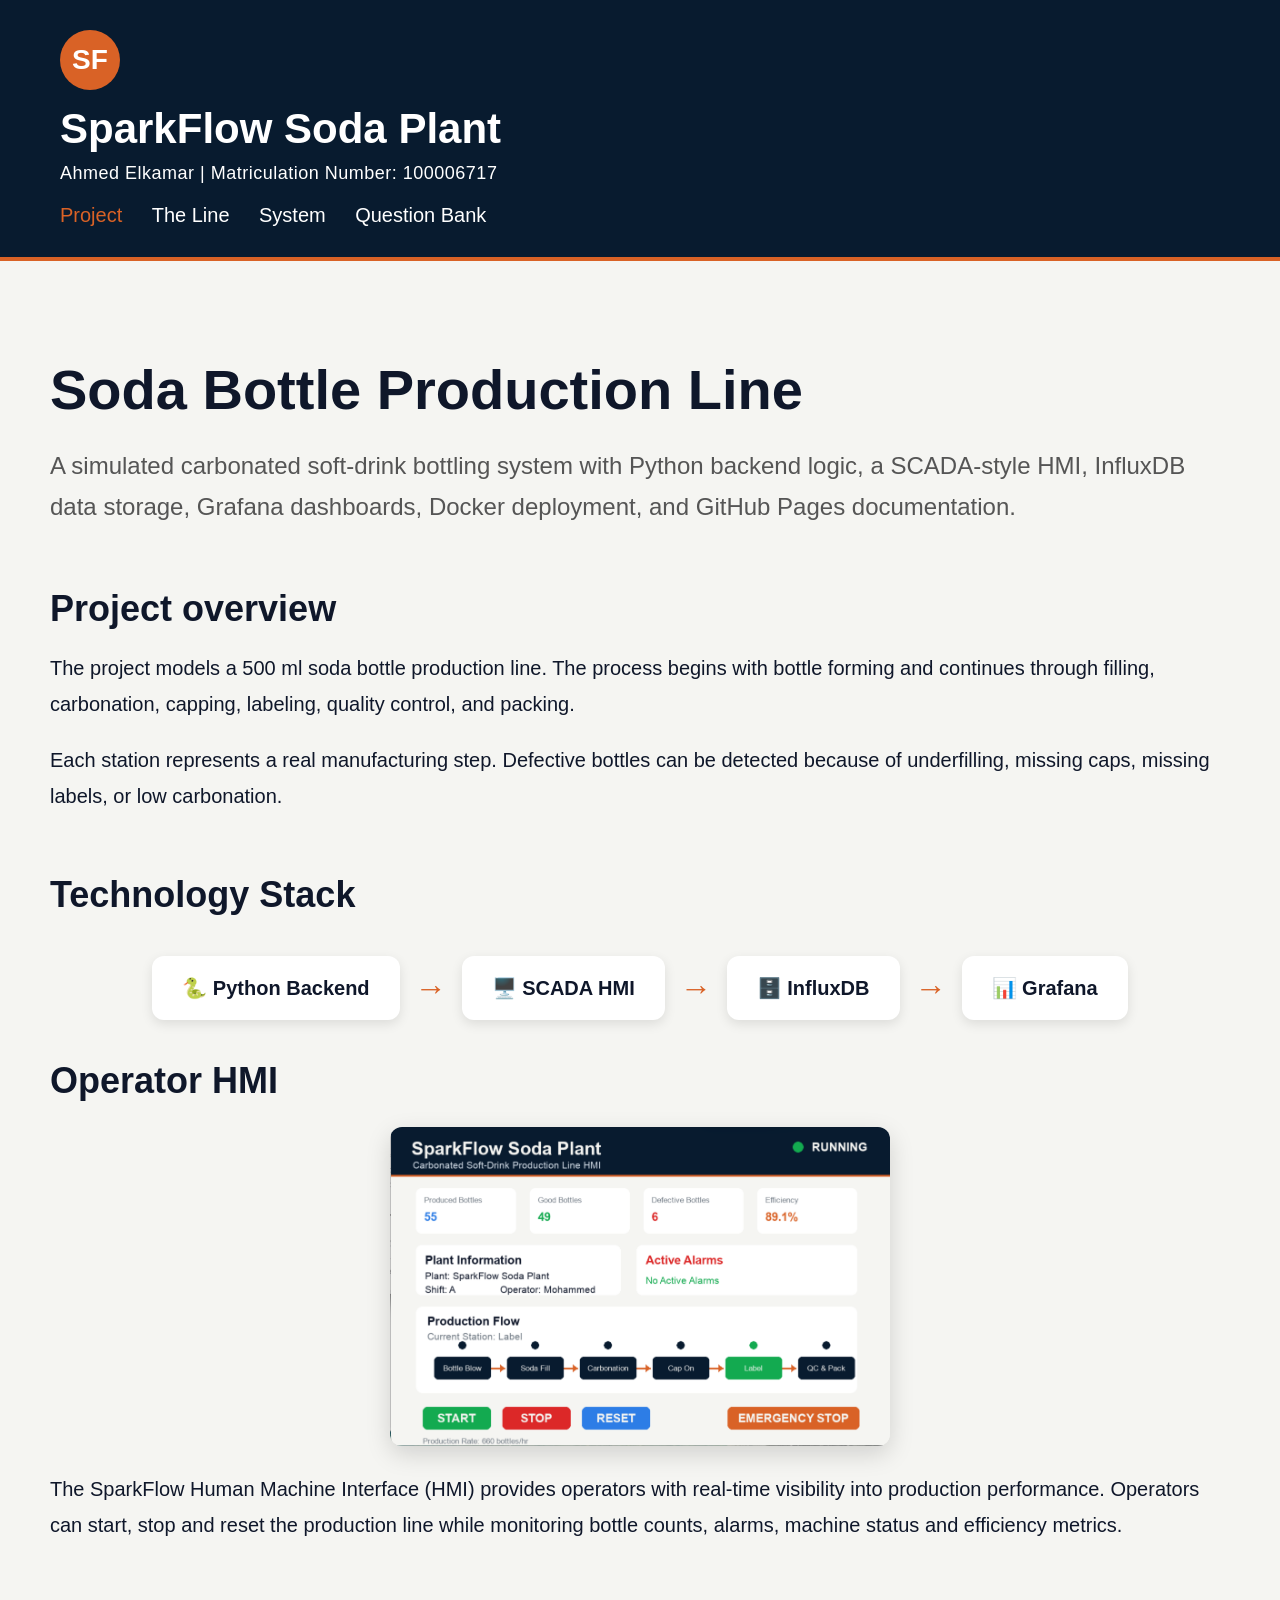
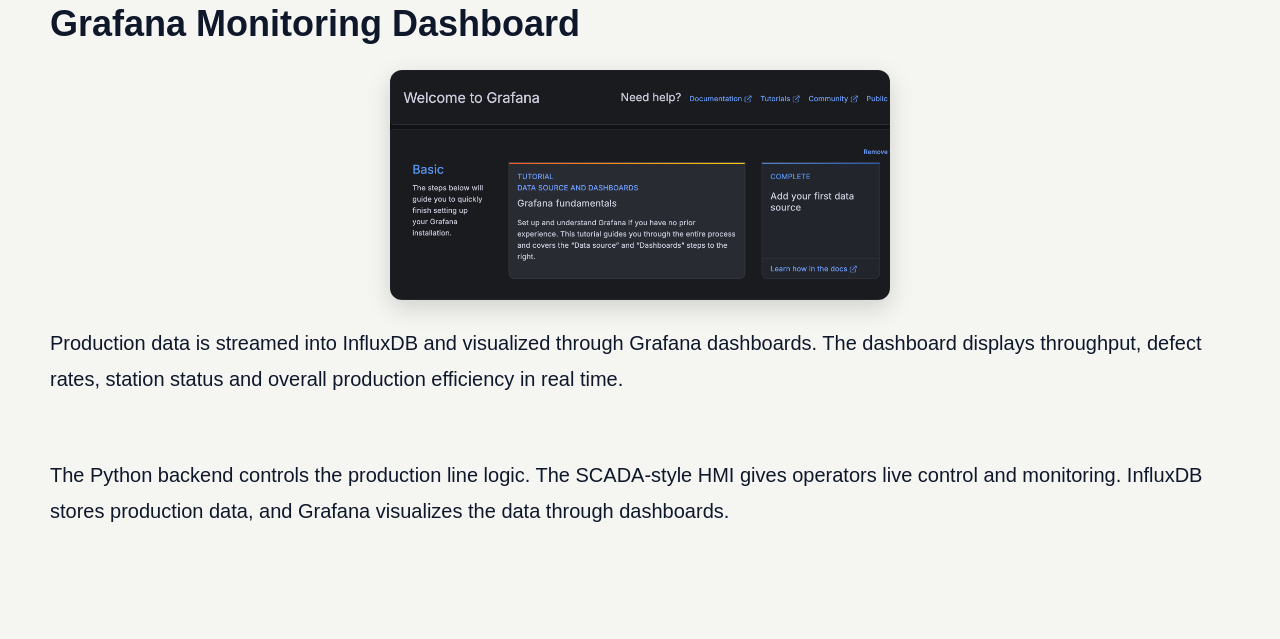
==== index.html @ fc645f73 "Fix image paths" ====
<!DOCTYPE html>
<html lang="en">
<head>
  <meta charset="UTF-8">
  <title>SparkFlow Soda Plant</title>
  <link rel="stylesheet" href="style.css">
</head>
<body>

<header>
  <div class="brand">SF</div>
  <h1>SparkFlow Soda Plant</h1>
  <p class="author-info">
    Ahmed Elkamar | Matriculation Number: 100006717
</p>

  <nav>
    <a class="active" href="index.html">Project</a>
    <a href="line.html">The Line</a>
    <a href="system.html">System</a>
    <a href="question-bank.html">Question Bank</a>
  </nav>
</header>

<main>
  <section class="hero">
    <h2>Soda Bottle Production Line</h2>
    <p>
      A simulated carbonated soft-drink bottling system with Python backend logic,
      a SCADA-style HMI, InfluxDB data storage, Grafana dashboards, Docker deployment,
      and GitHub Pages documentation.
    </p>
  </section>

  <section>
    <h2>Project overview</h2>
    <p>
      The project models a 500 ml soda bottle production line. The process begins
      with bottle forming and continues through filling, carbonation, capping,
      labeling, quality control, and packing.
    </p>

    <p>
      Each station represents a real manufacturing step. Defective bottles can be
      detected because of underfilling, missing caps, missing labels, or low
      carbonation.
    </p>
  </section>

 <section>
  <h2>Technology Stack</h2>

  <div class="stack-flow">
    <div class="stack-box">🐍 Python Backend</div>
    <div class="stack-arrow">→</div>

    <div class="stack-box">🖥️ SCADA HMI</div>
    <div class="stack-arrow">→</div>

    <div class="stack-box">🗄️ InfluxDB</div>
    <div class="stack-arrow">→</div>

    <div class="stack-box">📊 Grafana</div>
  </div>
<section>
    <h2>Operator HMI</h2>

    <img src="website/images/system-architecture.png"
         alt="SparkFlow HMI"
         class="showcase-image">

    <p>
        The SparkFlow Human Machine Interface (HMI) provides operators with
        real-time visibility into production performance. Operators can start,
        stop and reset the production line while monitoring bottle counts,
        alarms, machine status and efficiency metrics.
    </p>
</section>
<section>
    <h2>Grafana Monitoring Dashboard</h2>

    <img src="website/images/grafana-dashboard.png"
         alt="Grafana Dashboard"
         class="showcase-image">

    <p>
        Production data is streamed into InfluxDB and visualized through
        Grafana dashboards. The dashboard displays throughput, defect rates,
        station status and overall production efficiency in real time.
    </p>
</section>
  <p>
    The Python backend controls the production line logic. The SCADA-style
    HMI gives operators live control and monitoring. InfluxDB stores production
    data, and Grafana visualizes the data through dashboards.
  </p>
</section>
</main>

</body>
</html>
---- style.css ----
body{
    background:red;
}
body{
    margin:0;
    font-family:Arial, Helvetica, sans-serif;
    background:#f5f5f2;
    color:#0f172a;
}

header{
    background:#081b2f;
    color:white;
    padding:30px 60px;
    border-bottom:4px solid #d96226;
}

.brand{
    width:60px;
    height:60px;
    background:#d96226;
    border-radius:50%;
    display:flex;
    align-items:center;
    justify-content:center;
    font-size:28px;
    font-weight:bold;
    margin-bottom:15px;
}

header h1{
    margin:0;
    font-size:42px;
}

nav{
    margin-top:20px;
}

nav a{
    color:white;
    text-decoration:none;
    margin-right:25px;
    font-size:20px;
}

nav a:hover,
nav a.active{
    color:#d96226;
}

main{
    max-width:1200px;
    margin:auto;
    padding:50px;
}

.hero h2{
    font-size:56px;
    margin-bottom:20px;
}

.hero p{
    font-size:24px;
    line-height:1.7;
    color:#555;
}

section{
    margin-bottom:60px;
}

section h2{
    font-size:36px;
    margin-bottom:20px;
}

section p{
    font-size:20px;
    line-height:1.8;
}

.grid{
    display:grid;
    grid-template-columns:repeat(auto-fit,minmax(250px,1fr));
    gap:20px;
}

.card{
    background:white;
    padding:30px;
    border-radius:12px;
    box-shadow:0 4px 12px rgba(0,0,0,0.1);
    text-align:center;
    font-size:22px;
    font-weight:bold;
}
.production-diagram{
    position:relative;
    display:grid;
    grid-template-columns:repeat(6,1fr);
    gap:18px;
    background:white;
    padding:45px 35px 70px;
    border-radius:12px;
    box-shadow:0 4px 12px rgba(0,0,0,0.08);
}

.station-box{
    border:3px solid #d96226;
    padding:18px;
    text-align:center;
    position:relative;
    background:#fff;
    min-height:130px;
}

.station-box span{
    background:#d96226;
    color:white;
    padding:8px 12px;
    border-radius:50%;
    font-weight:bold;
}

.station-box h3{
    font-size:18px;
    margin:15px 0;
}

.icon{
    font-size:42px;
}

.conveyor{
    position:absolute;
    left:40px;
    right:40px;
    bottom:35px;
    height:18px;
    background:#081b2f;
    border-radius:4px;
}

.caption{
    text-align:center;
    color:#64748b;
    font-size:16px;
    margin-top:18px;
}

hr{
    border:none;
    border-top:1px solid #ccc;
    margin:60px 0;
}
.architecture{
    background:white;
    padding:35px;
    border-radius:12px;
    box-shadow:0 4px 12px rgba(0,0,0,0.08);
    text-align:center;
}

.layer{
    border:2px solid #94a3b8;
    padding:20px;
    margin:15px 0;
}

.layer h3{
    margin-top:0;
    font-size:18px;
    text-align:left;
}

.row{
    display:grid;
    grid-template-columns:repeat(auto-fit,minmax(130px,1fr));
    gap:12px;
}

.row div,
.layer div{
    border:1px solid #64748b;
    padding:12px;
    background:#f8fafc;
}

.physical{
    background:#eef6ff;
}

.backend{
    background:#fff1e8;
    border-color:#d96226;
}

.hmi{
    background:#eefdf3;
    border-color:#22c55e;
}

.data{
    background:#eef4ff;
    border-color:#3b82f6;
}

.orchestration{
    background:#081b2f;
    color:white;
    border-color:#081b2f;
}

.orchestration p{
    color:white;
    font-size:16px;
    text-align:left;
}

.arrow-down{
    font-size:34px;
    color:#d96226;
    font-weight:bold;
}

.split{
    display:grid;
    grid-template-columns:1fr 1fr;
}

.two-column{
    display:grid;
    grid-template-columns:1fr 1fr;
    gap:40px;
}
.architecture{
    background:white;
    padding:35px;
    border-radius:12px;
    box-shadow:0 4px 12px rgba(0,0,0,0.08);
    text-align:center;
}

.layer{
    border:2px solid #94a3b8;
    padding:20px;
    margin:14px 0;
    border-radius:4px;
}

.layer h3{
    margin-top:0;
    font-size:18px;
    text-align:left;
}

.row{
    display:grid;
    grid-template-columns:repeat(4,1fr);
    gap:12px;
}

.row.six{
    grid-template-columns:repeat(6,1fr);
}

.row div,
.inner{
    border:1px solid #64748b;
    padding:12px;
    background:#f8fafc;
    font-size:15px;
}

.physical{
    background:#eef6ff;
}

.backend{
    background:#fff1e8;
    border-color:#d96226;
}

.hmi{
    background:#eefdf3;
    border-color:#22c55e;
}

.data{
    background:#eef4ff;
    border-color:#3b82f6;
}

.orchestration{
    background:#081b2f;
    color:white;
    border-color:#081b2f;
}

.orchestration p{
    color:white;
    font-size:16px;
    text-align:left;
}

.arrow{
    font-size:34px;
    color:#d96226;
    font-weight:bold;
}

.split-arrows{
    display:grid;
    grid-template-columns:1fr 1fr;
    color:#d96226;
    font-size:34px;
    font-weight:bold;
}

.two-col{
    display:grid;
    grid-template-columns:1fr 1fr;
    gap:40px;
}
.big-image {
    display: block;
    margin: 30px auto;
    width: 70%;
    max-width: 900px;
}
.stack-flow{
    display:flex;
    justify-content:center;
    align-items:center;
    gap:15px;
    flex-wrap:wrap;
    margin:40px 0;
}

.stack-box{
    background:white;
    padding:20px 30px;
    border-radius:12px;
    box-shadow:0 4px 12px rgba(0,0,0,.1);
    font-weight:600;
    font-size:20px;
}

.stack-arrow{
    font-size:32px;
    color:#d96226;
    font-weight:bold;
}
.showcase-image{
    display:block;
    margin:30px auto;
    width:60%;
    max-width:700px;
    border-radius:12px;
    box-shadow:0 8px 25px rgba(0,0,0,.15);
}
.showcase-image {
    display: block;
    margin: 30px auto;
    width: 60%;
    max-width: 700px;
    height: auto;
    border-radius: 12px;
    box-shadow: 0 8px 25px rgba(0,0,0,0.15);
}
.showcase-image {
    display: block;
    margin: 25px auto;
    width: 45%;
    max-width: 500px;
    height: auto;
}
.question-bank {
    max-width: 1000px;
    margin: auto;
}

.question-card {
    background: white;
    padding: 25px;
    margin: 20px 0;
    border-radius: 15px;
    box-shadow: 0 4px 15px rgba(0,0,0,0.08);
    border-left: 5px solid #d96226;
}

.question-card h3 {
    margin-bottom: 10px;
    color: #0b1d33;
}

.question-card p {
    color: #555;
    line-height: 1.7;
}
.question-bank {
    max-width: 1000px;
    margin: auto;
}

.question-card {
    background: white;
    padding: 25px;
    margin: 20px 0;
    border-radius: 15px;
    box-shadow: 0 4px 15px rgba(0,0,0,0.08);
    border-left: 5px solid #d96226;
}

.question-card h3 {
    margin-bottom: 10px;
    color: #0b1d33;
}

.question-card p {
    color: #555;
    line-height: 1.7;
}
.question-bank{
    max-width: 1000px;
    margin: 50px auto;
}

.question-card{
    background: #ffffff;
    border: 1px solid #d8d1c4;
    border-left: 7px solid #d45a27;
    padding: 38px 45px;
    margin: 34px 0;
    box-shadow: 0 3px 8px rgba(0,0,0,0.04);
}

.question-card h3{
    font-size: 30px;
    line-height: 1.45;
    color: #0f1f2e;
    margin: 0 0 22px 0;
    font-weight: 800;
}

.question-card h3::first-letter{
    color: #d45a27;
}

.question-card p{
    font-size: 26px;
    line-height: 1.55;
    color: #263746;
    margin: 0;
}

.question-card code,
.question-card strong{
    background: #f3eee6;
    color: #9a421d;
    padding: 3px 8px;
    border-radius: 2px;
    font-family: "Courier New", monospace;
}
.question-header{
    text-align:center;
    margin-bottom:60px;
}

.question-header h1{
    font-size:48px;
    color:#0b1d33;
    margin-bottom:15px;
}

.question-header p{
    max-width:800px;
    margin:auto;
    font-size:20px;
    color:#666;
    line-height:1.7;
}
.question-card{
    background:white;
    padding:35px;
    margin-bottom:35px;
    border-left:6px solid #d95f28;
    border-radius:14px;
    box-shadow:0 8px 25px rgba(0,0,0,0.08);
    transition:all 0.3s ease;
}

.question-card:hover{
    transform:translateY(-4px);
    box-shadow:0 15px 35px rgba(0,0,0,0.12);
}

.question-card h3{
    font-size:28px;
    color:#0b1d33;
    margin-bottom:20px;
}

.question-card p{
    font-size:20px;
    line-height:1.8;
    color:#444;
}
.question-bank{
    max-width:1100px;
    margin:0 auto;
    padding:60px 30px;
}
.author-info{
    font-size:18px;
    color:#ffffff;
    margin-top:10px;
    font-weight:500;
    letter-spacing:0.5px;
}
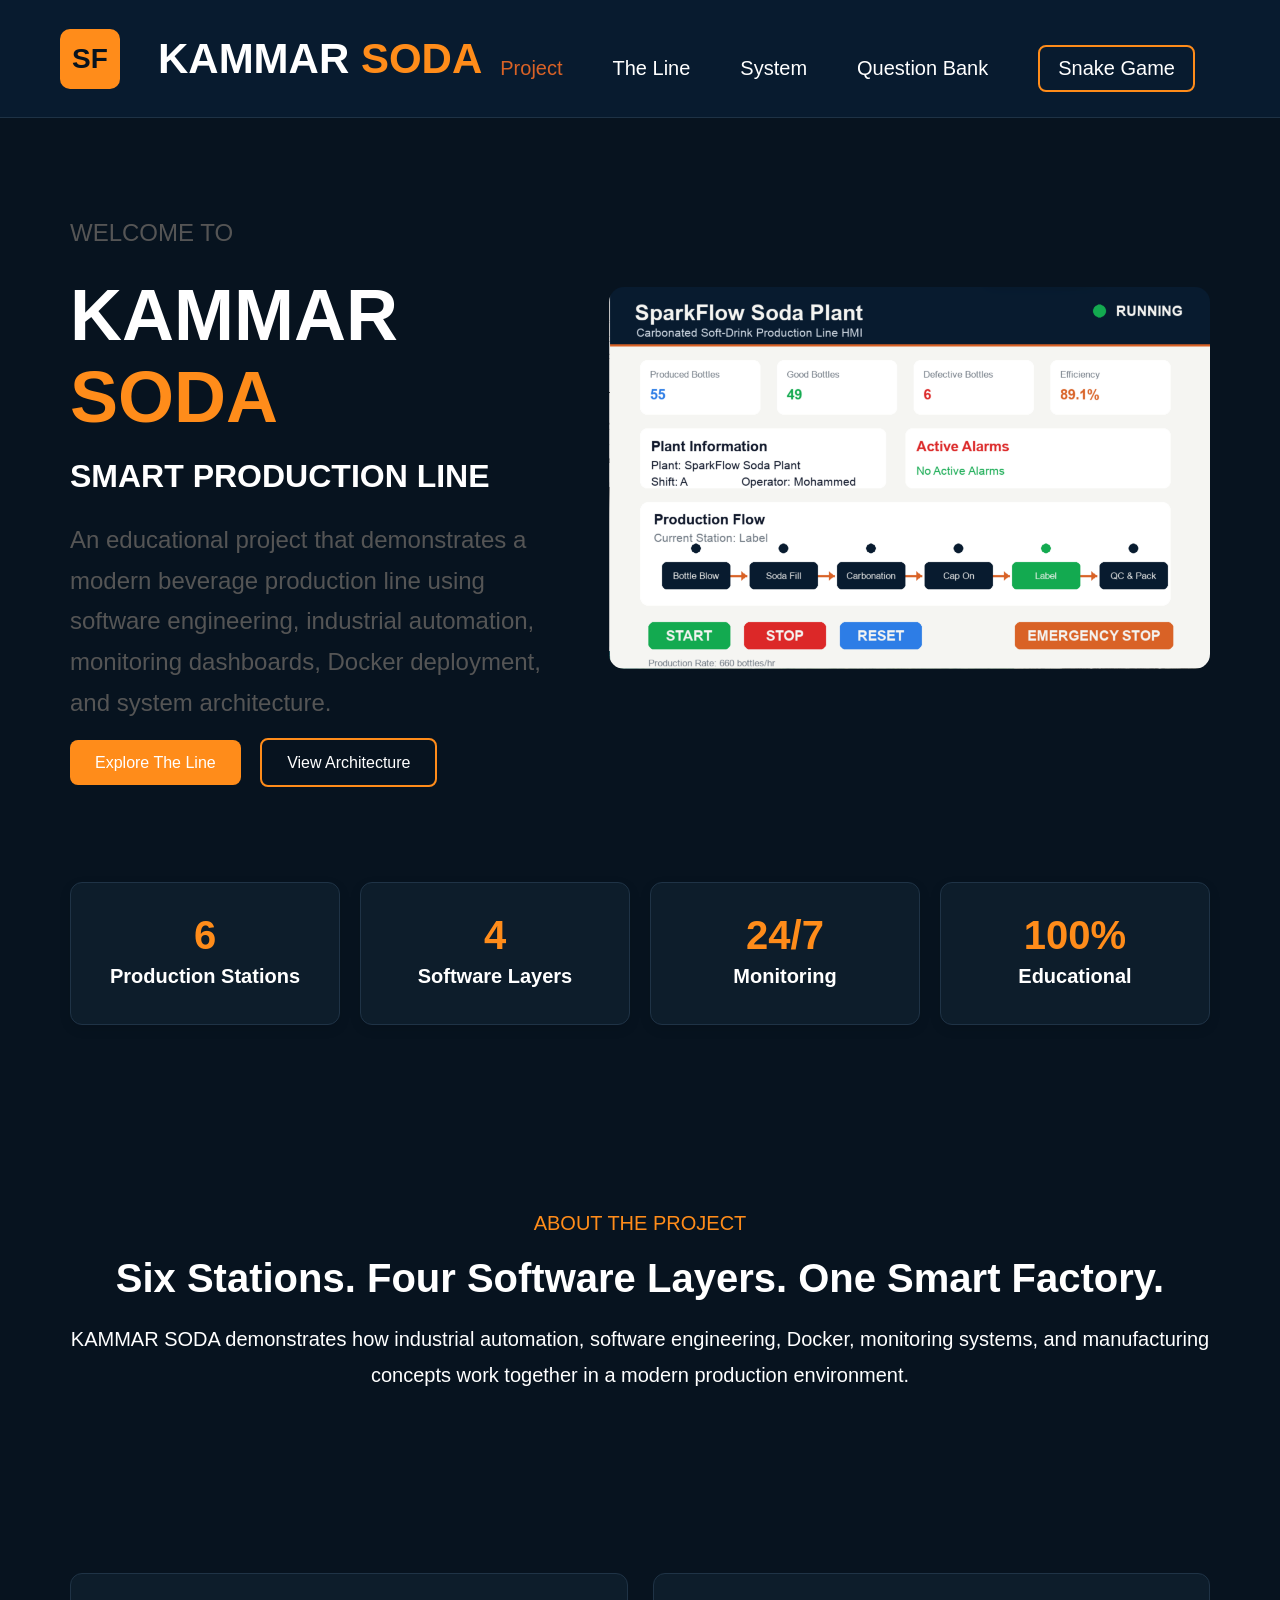
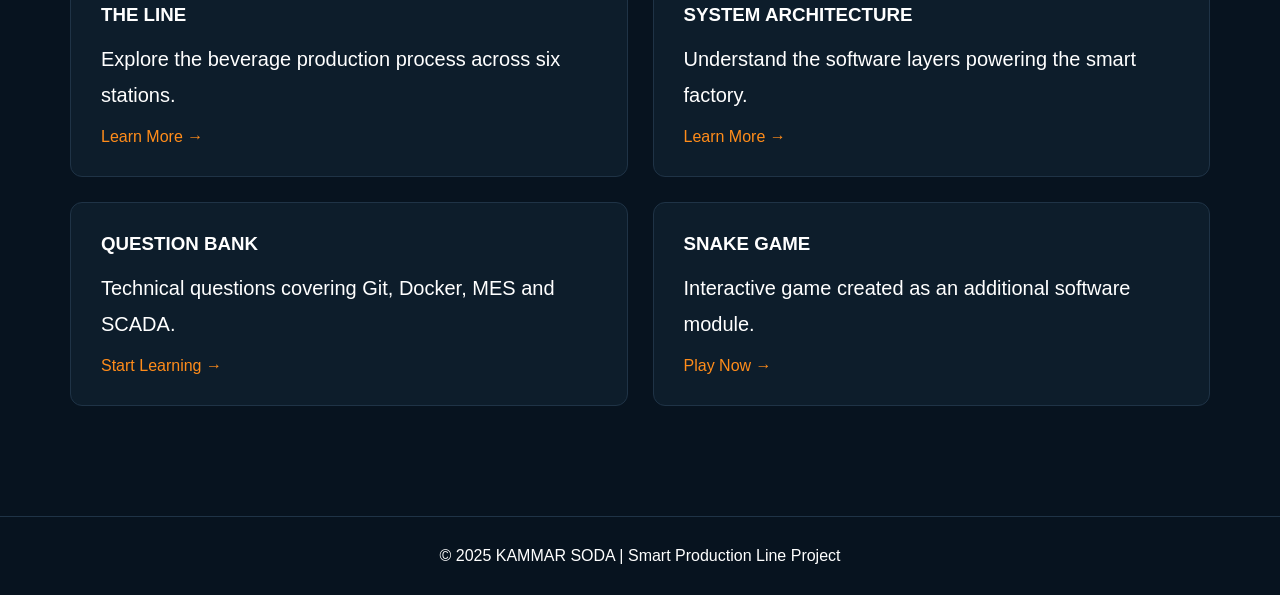
==== commit 21247ff3: "Redesign homepage" ====
--- a/index.html
+++ b/index.html
@@ -1,101 +1,142 @@
 <!DOCTYPE html>
 <html lang="en">
 <head>
-  <meta charset="UTF-8">
-  <title>SparkFlow Soda Plant</title>
-  <link rel="stylesheet" href="style.css">
+<meta charset="UTF-8">
+<meta name="viewport" content="width=device-width, initial-scale=1.0">
+<title>KAMMAR SODA</title>
+<link rel="stylesheet" href="style.css">
 </head>
+
 <body>
 
 <header>
-  <div class="brand">SF</div>
-  <h1>SparkFlow Soda Plant</h1>
-  <p class="author-info">
-    Ahmed Elkamar | Matriculation Number: 100006717
-</p>
+    <div class="logo">SF</div>
 
-  <nav>
-    <a class="active" href="index.html">Project</a>
-    <a href="line.html">The Line</a>
-    <a href="system.html">System</a>
-    <a href="question-bank.html">Question Bank</a>
-  </nav>
+    <div>
+        <h1>KAMMAR <span>SODA</span></h1>
+    </div>
+
+    <nav>
+        <a class="active" href="index.html">Project</a>
+        <a href="line.html">The Line</a>
+        <a href="system.html">System</a>
+        <a href="question-bank.html">Question Bank</a>
+        <a class="snake-btn" href="website/games/snake.html">Snake Game</a>
+    </nav>
 </header>
 
-<main>
-  <section class="hero">
-    <h2>Soda Bottle Production Line</h2>
+<section class="hero">
+
+    <div class="hero-text">
+
+        <p class="welcome">WELCOME TO</p>
+
+        <h2>
+            KAMMAR <span>SODA</span>
+        </h2>
+
+        <h3>SMART PRODUCTION LINE</h3>
+
+        <p>
+            An educational project that demonstrates a modern beverage
+            production line using software engineering, industrial automation,
+            monitoring dashboards, Docker deployment, and system architecture.
+        </p>
+
+        <div class="buttons">
+            <a href="line.html" class="btn-primary">Explore The Line</a>
+            <a href="system.html" class="btn-secondary">View Architecture</a>
+        </div>
+
+    </div>
+
+    <div class="hero-image">
+        <img src="website/images/system-architecture.png" alt="KAMMAR SODA">
+    </div>
+
+</section>
+
+<section class="stats">
+
+    <div class="card">
+        <h4>6</h4>
+        <p>Production Stations</p>
+    </div>
+
+    <div class="card">
+        <h4>4</h4>
+        <p>Software Layers</p>
+    </div>
+
+    <div class="card">
+        <h4>24/7</h4>
+        <p>Monitoring</p>
+    </div>
+
+    <div class="card">
+        <h4>100%</h4>
+        <p>Educational</p>
+    </div>
+
+</section>
+
+<section class="about">
+
+    <p class="section-title">ABOUT THE PROJECT</p>
+
+    <h2>
+        Six Stations. Four Software Layers.
+        One Smart Factory.
+    </h2>
+
     <p>
-      A simulated carbonated soft-drink bottling system with Python backend logic,
-      a SCADA-style HMI, InfluxDB data storage, Grafana dashboards, Docker deployment,
-      and GitHub Pages documentation.
-    </p>
-  </section>
-
-  <section>
-    <h2>Project overview</h2>
-    <p>
-      The project models a 500 ml soda bottle production line. The process begins
-      with bottle forming and continues through filling, carbonation, capping,
-      labeling, quality control, and packing.
+        KAMMAR SODA demonstrates how industrial automation,
+        software engineering, Docker, monitoring systems,
+        and manufacturing concepts work together in a
+        modern production environment.
     </p>
 
-    <p>
-      Each station represents a real manufacturing step. Defective bottles can be
-      detected because of underfilling, missing caps, missing labels, or low
-      carbonation.
-    </p>
-  </section>
+</section>
 
- <section>
-  <h2>Technology Stack</h2>
+<section class="features">
 
-  <div class="stack-flow">
-    <div class="stack-box">🐍 Python Backend</div>
-    <div class="stack-arrow">→</div>
+    <div class="feature-box">
+        <h3>THE LINE</h3>
+        <p>
+            Explore the beverage production process across six stations.
+        </p>
+        <a href="line.html">Learn More →</a>
+    </div>
 
-    <div class="stack-box">🖥️ SCADA HMI</div>
-    <div class="stack-arrow">→</div>
+    <div class="feature-box">
+        <h3>SYSTEM ARCHITECTURE</h3>
+        <p>
+            Understand the software layers powering the smart factory.
+        </p>
+        <a href="system.html">Learn More →</a>
+    </div>
 
-    <div class="stack-box">🗄️ InfluxDB</div>
-    <div class="stack-arrow">→</div>
+    <div class="feature-box">
+        <h3>QUESTION BANK</h3>
+        <p>
+            Technical questions covering Git, Docker, MES and SCADA.
+        </p>
+        <a href="question-bank.html">Start Learning →</a>
+    </div>
 
-    <div class="stack-box">📊 Grafana</div>
-  </div>
-<section>
-    <h2>Operator HMI</h2>
+    <div class="feature-box">
+        <h3>SNAKE GAME</h3>
+        <p>
+            Interactive game created as an additional software module.
+        </p>
+        <a href="website/games/snake.html">Play Now →</a>
+    </div>
 
-    <img src="website/images/system-architecture.png"
-         alt="SparkFlow HMI"
-         class="showcase-image">
+</section>
 
-    <p>
-        The SparkFlow Human Machine Interface (HMI) provides operators with
-        real-time visibility into production performance. Operators can start,
-        stop and reset the production line while monitoring bottle counts,
-        alarms, machine status and efficiency metrics.
-    </p>
-</section>
-<section>
-    <h2>Grafana Monitoring Dashboard</h2>
-
-    <img src="website/images/grafana-dashboard.png"
-         alt="Grafana Dashboard"
-         class="showcase-image">
-
-    <p>
-        Production data is streamed into InfluxDB and visualized through
-        Grafana dashboards. The dashboard displays throughput, defect rates,
-        station status and overall production efficiency in real time.
-    </p>
-</section>
-  <p>
-    The Python backend controls the production line logic. The SCADA-style
-    HMI gives operators live control and monitoring. InfluxDB stores production
-    data, and Grafana visualizes the data through dashboards.
-  </p>
-</section>
-</main>
+<footer>
+    © 2025 KAMMAR SODA | Smart Production Line Project
+</footer>
 
 </body>
 </html>
--- a/style.css
+++ b/style.css
@@ -357,25 +357,11 @@
     margin:30px auto;
     width:60%;
     max-width:700px;
+    height:auto;
     border-radius:12px;
-    box-shadow:0 8px 25px rgba(0,0,0,.15);
-}
-.showcase-image {
-    display: block;
-    margin: 30px auto;
-    width: 60%;
-    max-width: 700px;
-    height: auto;
-    border-radius: 12px;
-    box-shadow: 0 8px 25px rgba(0,0,0,0.15);
-}
-.showcase-image {
-    display: block;
-    margin: 25px auto;
-    width: 45%;
-    max-width: 500px;
-    height: auto;
-}
+    box-shadow:0 8px 25px rgba(0,0,0,0.15);
+}
+
 .question-bank {
     max-width: 1000px;
     margin: auto;
@@ -518,4 +504,370 @@
     margin-top:10px;
     font-weight:500;
     letter-spacing:0.5px;
+}
+.semi-e10 {
+  max-width: 900px;
+  margin: 25px auto;
+  text-align: center;
+  font-weight: 800;
+  font-size: 15px;
+}
+
+.semi-e10 .row {
+  display: flex;
+  margin: 8px 0;
+  gap: 8px;
+}
+
+.semi-e10 .row div,
+.semi-e10 .total {
+  padding: 14px;
+  color: #ffffff;
+  border-radius: 4px;
+  border: 1px solid #ffffff;
+  text-transform: uppercase;
+}
+
+.semi-e10 .total {
+  background: #14213d;
+}
+
+.semi-e10 .operations {
+  flex: 4;
+  background: #3d5a80;
+}
+
+.semi-e10 .nonscheduled {
+  flex: 1;
+  background: #6c757d;
+}
+
+.semi-e10 .uptime {
+  flex: 3;
+  background: #2d6a4f;
+}
+
+.semi-e10 .downtime {
+  flex: 2;
+  background: #bc6c25;
+}
+
+.semi-e10 .productive {
+  flex: 2;
+  background: #40916c;
+}
+
+.semi-e10 .standby {
+  flex: 1;
+  background: #52b788;
+}
+
+.semi-e10 .engineering {
+  flex: 1;
+  background: #457b9d;
+}
+
+.semi-e10 .scheduled {
+  flex: 1;
+  background: #e76f51;
+}
+
+.semi-e10 .unscheduled {
+  flex: 1;
+  background: #9d0208;
+}
+.e10-diagram{
+    margin:40px 0;
+}
+
+.e10-row{
+    display:flex;
+    margin-bottom:12px;
+}
+
+.box{
+    text-align:center;
+    color:white;
+    font-weight:700;
+    padding:18px;
+    border-radius:6px;
+    margin-right:6px;
+}
+
+.total .box{
+    width:100%;
+    background:#0d1b2a;
+}
+
+.operations{
+    flex:4;
+    background:#34495e;
+}
+
+.nonscheduled{
+    flex:1;
+    background:#7f8c8d;
+}
+
+.uptime{
+    flex:3;
+    background:#2e8b57;
+}
+
+.downtime{
+    flex:2;
+    background:#d35400;
+}
+
+.productive{
+    flex:2;
+    background:#52b788;
+}
+
+.standby{
+    flex:1;
+    background:#74c69d;
+    color:black;
+}
+
+.engineering{
+    flex:1;
+    background:#95d5b2;
+    color:black;
+}
+
+.scheduled{
+    flex:1.2;
+    background:#e67e22;
+}
+
+.unscheduled{
+    flex:1.2;
+    background:#c0392b;
+}
+
+.e10-legend{
+    display:grid;
+    grid-template-columns:1fr 1fr;
+    gap:10px;
+    margin-top:25px;
+}
+.highlight-box{
+    background:#f7f7f7;
+    border-left:6px solid #e85d2a;
+    padding:25px;
+    margin:30px 0;
+    border-radius:8px;
+}
+
+.highlight-box h3{
+    margin-top:0;
+    color:#0d1b2a;
+}
+.showcase-image{
+    display:block;
+    max-width:900px;
+    width:100%;
+    margin:20px auto;
+    border-radius:10px;
+}
+
+section{
+    margin-bottom:40px;
+}
+
+p{
+    line-height:1.8;
+}
+*{
+    margin:0;
+    padding:0;
+    box-sizing:border-box;
+    font-family:Arial, Helvetica, sans-serif;
+}
+
+body{
+    background:#07131f;
+    color:white;
+}
+
+header{
+    display:flex;
+    justify-content:space-between;
+    align-items:center;
+    padding:25px 60px;
+    border-bottom:1px solid #1e3245;
+}
+
+.logo{
+    width:60px;
+    height:60px;
+    background:#ff8c1a;
+    color:#07131f;
+    font-weight:bold;
+    font-size:28px;
+    display:flex;
+    justify-content:center;
+    align-items:center;
+    border-radius:10px;
+}
+
+header h1{
+    margin-left:20px;
+}
+
+header h1 span{
+    color:#ff8c1a;
+}
+
+nav{
+    display:flex;
+    gap:25px;
+    align-items:center;
+}
+
+nav a{
+    color:white;
+    text-decoration:none;
+}
+
+.active{
+    color:#ff8c1a;
+}
+
+.snake-btn{
+    border:2px solid #ff8c1a;
+    padding:10px 18px;
+    border-radius:8px;
+}
+
+.hero{
+    display:flex;
+    justify-content:space-between;
+    align-items:center;
+    padding:70px;
+    gap:50px;
+}
+
+.hero-text{
+    width:50%;
+}
+
+.welcome{
+    color:#ff8c1a;
+    margin-bottom:20px;
+}
+
+.hero h2{
+    font-size:72px;
+}
+
+.hero h2 span{
+    color:#ff8c1a;
+}
+
+.hero h3{
+    margin-top:10px;
+    font-size:32px;
+}
+
+.hero p{
+    margin-top:25px;
+    line-height:1.7;
+}
+
+.buttons{
+    margin-top:30px;
+}
+
+.btn-primary,
+.btn-secondary{
+    padding:14px 25px;
+    text-decoration:none;
+    margin-right:15px;
+    border-radius:8px;
+}
+
+.btn-primary{
+    background:#ff8c1a;
+    color:white;
+}
+
+.btn-secondary{
+    border:2px solid #ff8c1a;
+    color:white;
+}
+
+.hero-image img{
+    width:700px;
+    max-width:100%;
+    border-radius:15px;
+}
+
+.stats{
+    display:grid;
+    grid-template-columns:repeat(4,1fr);
+    gap:20px;
+    padding:0 70px 70px;
+}
+
+.card{
+    background:#0d1d2b;
+    border:1px solid #1f3346;
+    border-radius:12px;
+    text-align:center;
+    padding:30px;
+}
+
+.card h4{
+    color:#ff8c1a;
+    font-size:40px;
+}
+
+.about{
+    text-align:center;
+    padding:70px;
+}
+
+.section-title{
+    color:#ff8c1a;
+    margin-bottom:15px;
+}
+
+.about h2{
+    font-size:40px;
+    margin-bottom:20px;
+}
+
+.features{
+    display:grid;
+    grid-template-columns:repeat(2,1fr);
+    gap:25px;
+    padding:70px;
+}
+
+.feature-box{
+    background:#0d1d2b;
+    border:1px solid #1f3346;
+    border-radius:12px;
+    padding:30px;
+}
+
+.feature-box h3{
+    margin-bottom:15px;
+}
+
+.feature-box p{
+    margin-bottom:15px;
+}
+
+.feature-box a{
+    color:#ff8c1a;
+    text-decoration:none;
+}
+
+footer{
+    text-align:center;
+    padding:30px;
+    border-top:1px solid #1f3346;
 }
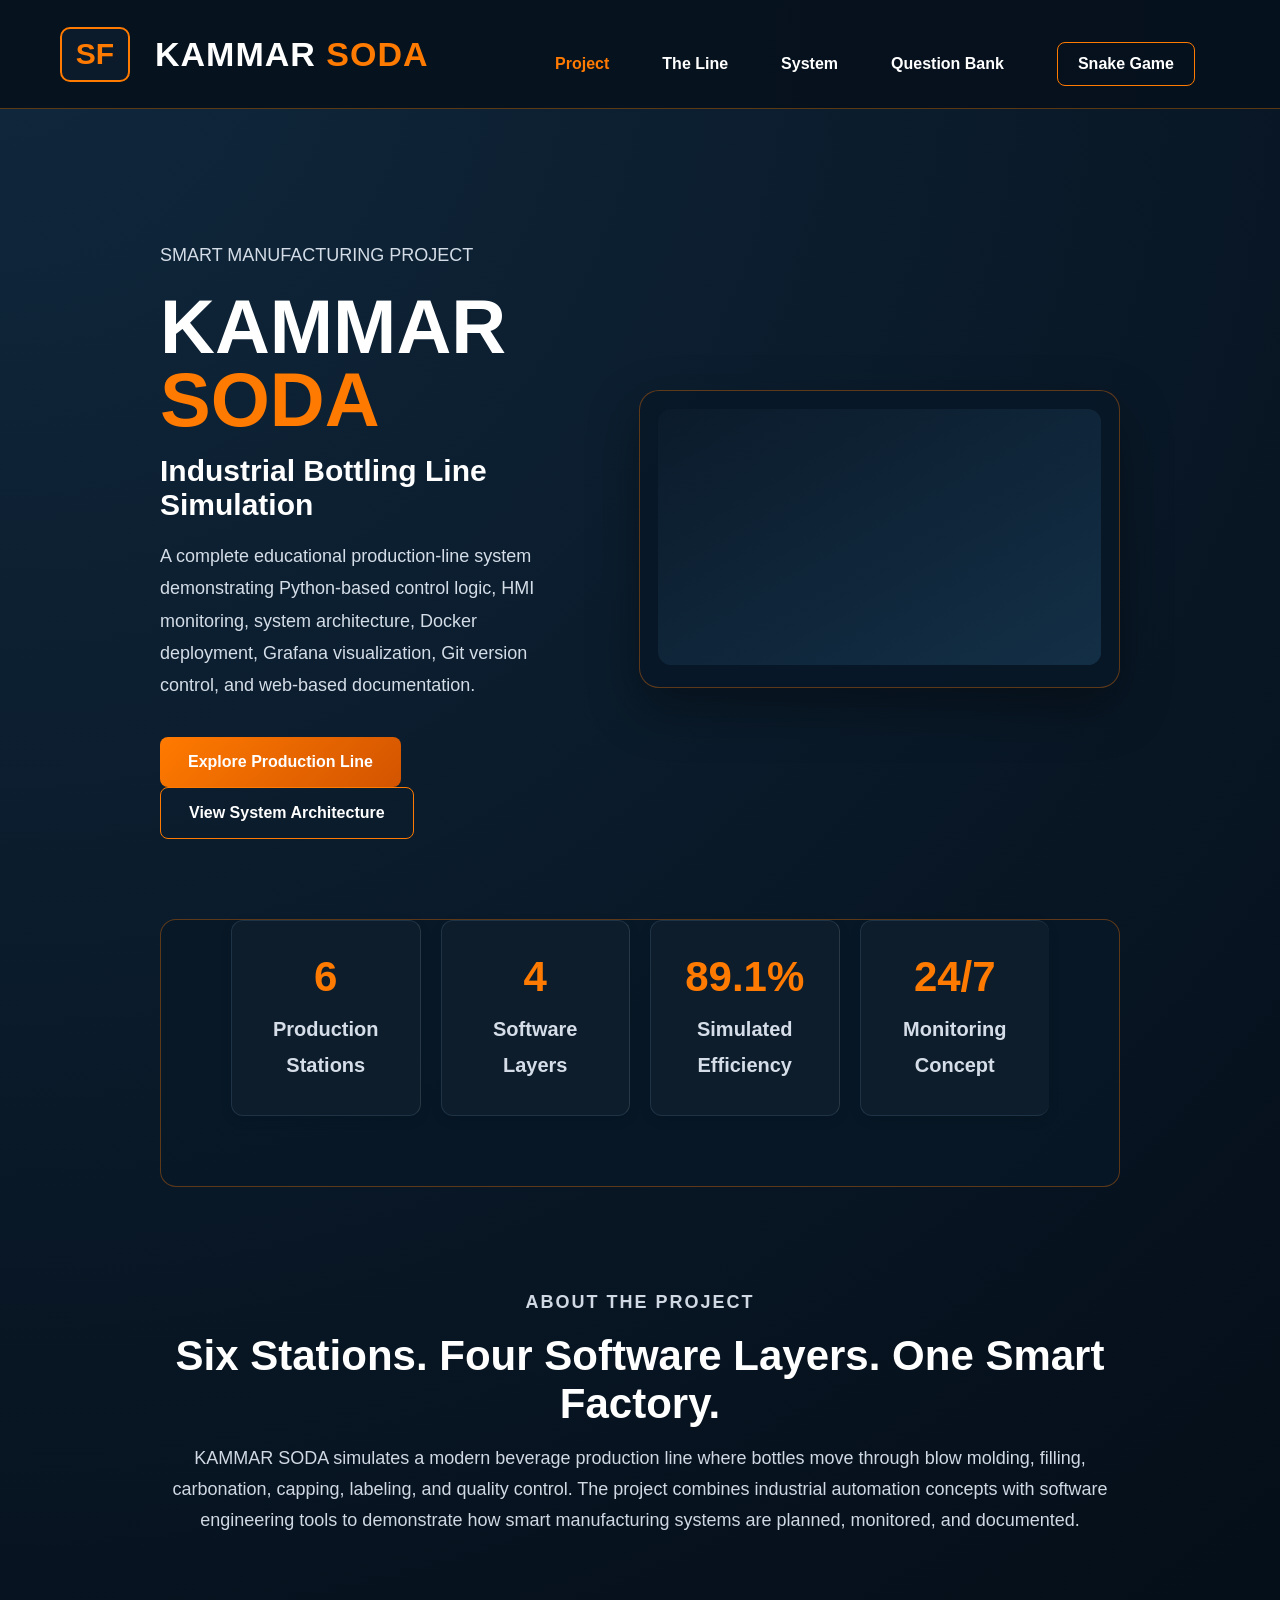
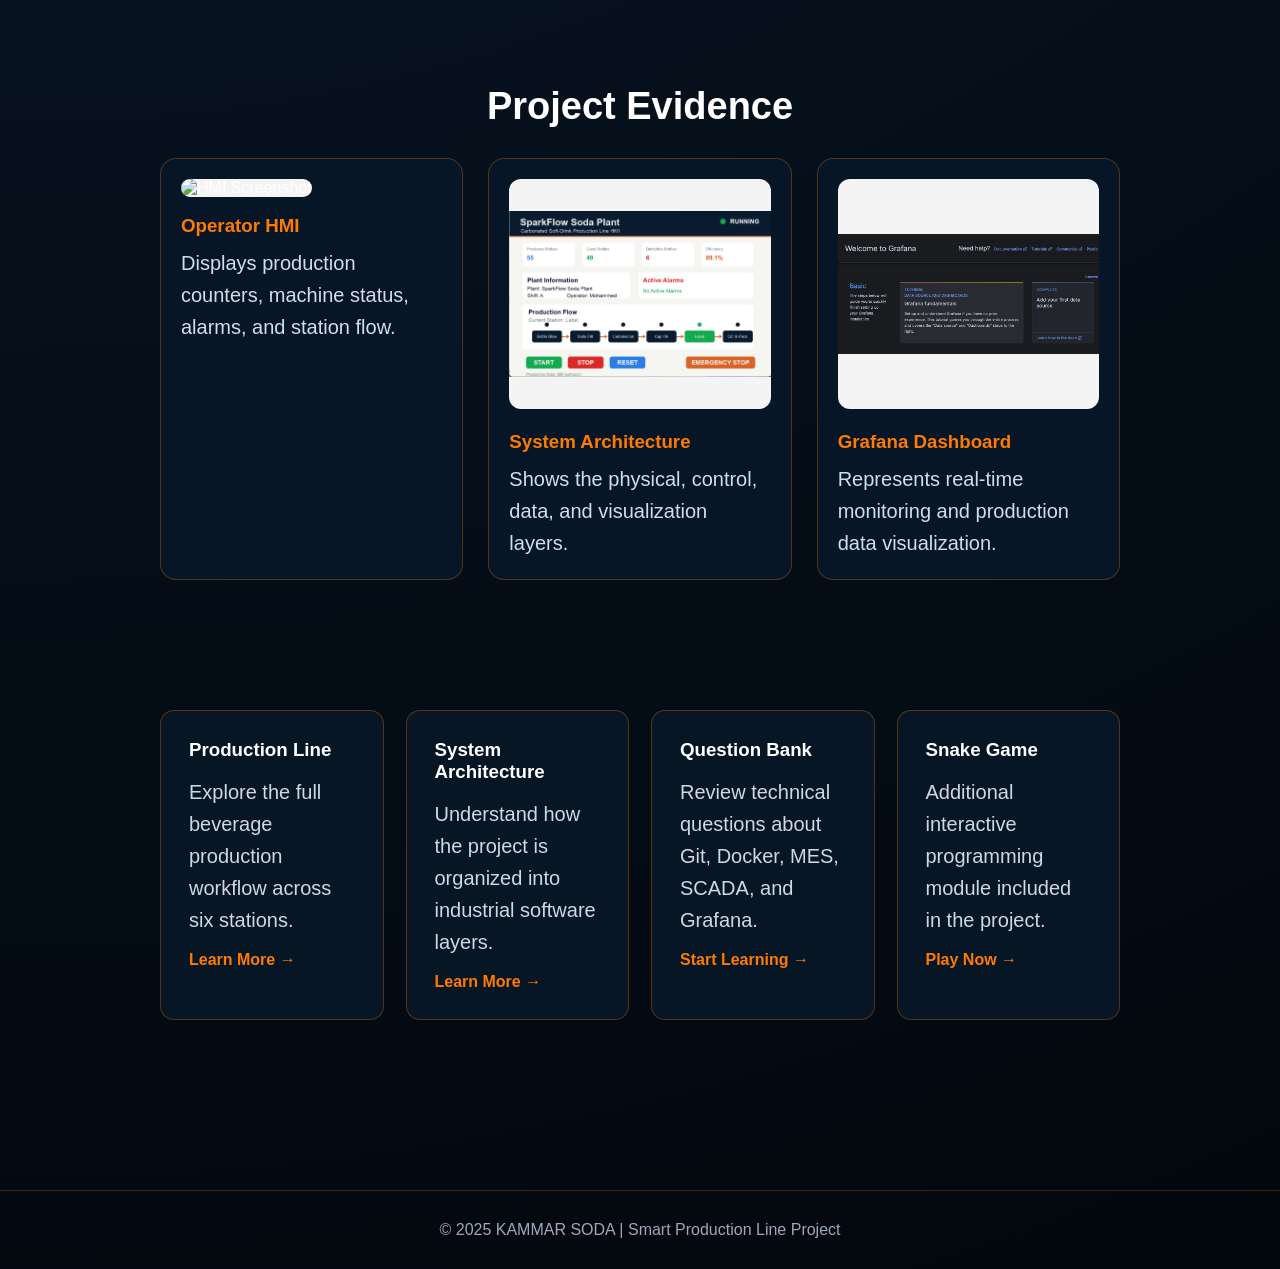
==== commit 48d46029: "Fix homepage SVG" ====
--- a/index.html
+++ b/index.html
@@ -1,141 +1,145 @@
 <!DOCTYPE html>
 <html lang="en">
 <head>
-<meta charset="UTF-8">
-<meta name="viewport" content="width=device-width, initial-scale=1.0">
-<title>KAMMAR SODA</title>
-<link rel="stylesheet" href="style.css">
+  <meta charset="UTF-8">
+  <title>KAMMAR SODA</title>
+  <link rel="stylesheet" href="style.css">
 </head>
 
 <body>
 
 <header>
-    <div class="logo">SF</div>
+  <div class="logo">SF</div>
+  <h1>KAMMAR <span>SODA</span></h1>
 
-    <div>
-        <h1>KAMMAR <span>SODA</span></h1>
+  <nav>
+    <a class="active" href="index.html">Project</a>
+    <a href="line.html">The Line</a>
+    <a href="system.html">System</a>
+    <a href="question-bank.html">Question Bank</a>
+    <a class="snake-btn" href="website/games/snake.html">Snake Game</a>
+  </nav>
+</header>
+
+<main>
+
+<section class="home-hero">
+  <div class="home-text">
+    <p class="welcome">SMART MANUFACTURING PROJECT</p>
+    <h2>KAMMAR <span>SODA</span></h2>
+    <h3>Industrial Bottling Line Simulation</h3>
+
+    <p>
+      A complete educational production-line system demonstrating Python-based
+      control logic, HMI monitoring, system architecture, Docker deployment,
+      Grafana visualization, Git version control, and web-based documentation.
+    </p>
+
+    <div class="buttons">
+      <a class="btn-primary" href="line.html">Explore Production Line</a>
+      <a class="btn-secondary" href="system.html">View System Architecture</a>
+    </div>
+  </div>
+
+  <div class="home-visual factory-visual">
+  <svg viewBox="0 0 900 520" xmlns="http://www.w3.org/2000/svg">
+
+    <defs>
+      <linearGradient id="bgGrad" x1="0" y1="0" x2="1" y2="1">
+        <stop offset="0%" stop-color="#0b1b2b"/>
+        <stop offset="100%" stop-color="#132f46"/>
+      </linearGradient>
+
+      <linearGradient id="orangeGrad" x1="0" y1="0" x2="1" y2="1">
+        <stop offset="0%" stop-color="#ff8c1a"/>
+        <stop offset="100%" stop-color="#d35400"/>
+      </linearGradient>
+
+      <filter id="shadow">
+        <feDropShadow dx="0" dy="8" stdDeviation="8" flood-color="#000000" flood-opacity="0.35"/>
+      </filter>
+    </defs>
+
+    <!-- Background -->
+   <rect width="900" height="520" rx="28" fill="url(#bgGrad)"/>
+   </svg>
+</div>
+</section>
+
+<section class="stats clean-stats">
+  <div class="card"><h4>6</h4><p>Production Stations</p></div>
+  <div class="card"><h4>4</h4><p>Software Layers</p></div>
+  <div class="card"><h4>89.1%</h4><p>Simulated Efficiency</p></div>
+  <div class="card"><h4>24/7</h4><p>Monitoring Concept</p></div>
+</section>
+
+<section class="about clean-about">
+  <p class="section-title">ABOUT THE PROJECT</p>
+  <h2>Six Stations. Four Software Layers. One Smart Factory.</h2>
+
+  <p>
+    KAMMAR SODA simulates a modern beverage production line where bottles move
+    through blow molding, filling, carbonation, capping, labeling, and quality
+    control. The project combines industrial automation concepts with software
+    engineering tools to demonstrate how smart manufacturing systems are planned,
+    monitored, and documented.
+  </p>
+</section>
+
+<section class="screenshots-section">
+  <h2>Project Evidence</h2>
+
+  <div class="screenshots-grid">
+    <div class="shot-card">
+      <img src="screenshots/hmi-v1.png" alt="HMI Screenshot">
+      <h3>Operator HMI</h3>
+      <p>Displays production counters, machine status, alarms, and station flow.</p>
     </div>
 
-    <nav>
-        <a class="active" href="index.html">Project</a>
-        <a href="line.html">The Line</a>
-        <a href="system.html">System</a>
-        <a href="question-bank.html">Question Bank</a>
-        <a class="snake-btn" href="website/games/snake.html">Snake Game</a>
-    </nav>
-</header>
-
-<section class="hero">
-
-    <div class="hero-text">
-
-        <p class="welcome">WELCOME TO</p>
-
-        <h2>
-            KAMMAR <span>SODA</span>
-        </h2>
-
-        <h3>SMART PRODUCTION LINE</h3>
-
-        <p>
-            An educational project that demonstrates a modern beverage
-            production line using software engineering, industrial automation,
-            monitoring dashboards, Docker deployment, and system architecture.
-        </p>
-
-        <div class="buttons">
-            <a href="line.html" class="btn-primary">Explore The Line</a>
-            <a href="system.html" class="btn-secondary">View Architecture</a>
-        </div>
-
+    <div class="shot-card">
+      <img src="website/images/system-architecture.png" alt="System Architecture">
+      <h3>System Architecture</h3>
+      <p>Shows the physical, control, data, and visualization layers.</p>
     </div>
 
-    <div class="hero-image">
-        <img src="website/images/system-architecture.png" alt="KAMMAR SODA">
+    <div class="shot-card">
+      <img src="website/images/grafana-dashboard.png" alt="Grafana Dashboard">
+      <h3>Grafana Dashboard</h3>
+      <p>Represents real-time monitoring and production data visualization.</p>
     </div>
-
+  </div>
 </section>
 
-<section class="stats">
+<section class="features clean-features">
+  <div class="feature-box">
+    <h3>Production Line</h3>
+    <p>Explore the full beverage production workflow across six stations.</p>
+    <a href="line.html">Learn More →</a>
+  </div>
 
-    <div class="card">
-        <h4>6</h4>
-        <p>Production Stations</p>
-    </div>
+  <div class="feature-box">
+    <h3>System Architecture</h3>
+    <p>Understand how the project is organized into industrial software layers.</p>
+    <a href="system.html">Learn More →</a>
+  </div>
 
-    <div class="card">
-        <h4>4</h4>
-        <p>Software Layers</p>
-    </div>
+  <div class="feature-box">
+    <h3>Question Bank</h3>
+    <p>Review technical questions about Git, Docker, MES, SCADA, and Grafana.</p>
+    <a href="question-bank.html">Start Learning →</a>
+  </div>
 
-    <div class="card">
-        <h4>24/7</h4>
-        <p>Monitoring</p>
-    </div>
-
-    <div class="card">
-        <h4>100%</h4>
-        <p>Educational</p>
-    </div>
-
+  <div class="feature-box">
+    <h3>Snake Game</h3>
+    <p>Additional interactive programming module included in the project.</p>
+    <a href="website/games/snake.html">Play Now →</a>
+  </div>
 </section>
 
-<section class="about">
-
-    <p class="section-title">ABOUT THE PROJECT</p>
-
-    <h2>
-        Six Stations. Four Software Layers.
-        One Smart Factory.
-    </h2>
-
-    <p>
-        KAMMAR SODA demonstrates how industrial automation,
-        software engineering, Docker, monitoring systems,
-        and manufacturing concepts work together in a
-        modern production environment.
-    </p>
-
-</section>
-
-<section class="features">
-
-    <div class="feature-box">
-        <h3>THE LINE</h3>
-        <p>
-            Explore the beverage production process across six stations.
-        </p>
-        <a href="line.html">Learn More →</a>
-    </div>
-
-    <div class="feature-box">
-        <h3>SYSTEM ARCHITECTURE</h3>
-        <p>
-            Understand the software layers powering the smart factory.
-        </p>
-        <a href="system.html">Learn More →</a>
-    </div>
-
-    <div class="feature-box">
-        <h3>QUESTION BANK</h3>
-        <p>
-            Technical questions covering Git, Docker, MES and SCADA.
-        </p>
-        <a href="question-bank.html">Start Learning →</a>
-    </div>
-
-    <div class="feature-box">
-        <h3>SNAKE GAME</h3>
-        <p>
-            Interactive game created as an additional software module.
-        </p>
-        <a href="website/games/snake.html">Play Now →</a>
-    </div>
-
-</section>
+</main>
 
 <footer>
-    © 2025 KAMMAR SODA | Smart Production Line Project
+  © 2025 KAMMAR SODA | Smart Production Line Project
 </footer>
 
 </body>
--- a/style.css
+++ b/style.css
@@ -870,4 +870,666 @@
     text-align:center;
     padding:30px;
     border-top:1px solid #1f3346;
+}/* ===== KAMMAR SODA PROFESSIONAL HOMEPAGE ===== */
+
+body {
+  margin: 0;
+  background: radial-gradient(circle at top left, #10283d, #06111d 55%, #02070c);
+  color: #ffffff;
+  font-family: Arial, Helvetica, sans-serif;
+}
+
+header {
+  background: rgba(6, 17, 29, 0.95);
+  border-bottom: 1px solid rgba(255, 132, 0, 0.35);
+  padding: 22px 60px;
+  display: flex;
+  align-items: center;
+  gap: 25px;
+}
+
+.logo,
+.brand {
+  background: #0b1b2b;
+  border: 2px solid #ff7a00;
+  color: #ff7a00;
+  width: 70px;
+  height: 55px;
+  border-radius: 10px;
+  display: flex;
+  align-items: center;
+  justify-content: center;
+  font-size: 30px;
+  font-weight: 900;
+}
+
+header h1 {
+  font-size: 34px;
+  margin: 0;
+  letter-spacing: 1px;
+}
+
+header h1 span {
+  color: #ff7a00;
+}
+
+nav {
+  margin-left: auto;
+  display: flex;
+  gap: 28px;
+  align-items: center;
+}
+
+nav a {
+  color: white;
+  text-decoration: none;
+  font-weight: bold;
+  font-size: 16px;
+}
+
+nav a:hover,
+nav a.active {
+  color: #ff7a00;
+}
+
+.snake-btn {
+  border: 1px solid #ff7a00;
+  padding: 12px 20px;
+  border-radius: 8px;
+}
+
+.hero {
+  min-height: 560px;
+  display: grid;
+  grid-template-columns: 1fr 1.2fr;
+  gap: 60px;
+  align-items: center;
+  padding: 70px 70px 40px;
+}
+
+.hero-text .welcome {
+  color: #ff7a00;
+  font-weight: bold;
+  letter-spacing: 2px;
+  margin-bottom: 20px;
+}
+
+.hero-text h2 {
+  font-size: 72px;
+  line-height: 0.95;
+  margin: 0;
+  font-weight: 900;
+}
+
+.hero-text h2 span {
+  color: #ff7a00;
+}
+
+.hero-text h3 {
+  font-size: 28px;
+  margin-top: 20px;
+  letter-spacing: 2px;
+}
+
+.hero-text p {
+  font-size: 19px;
+  line-height: 1.7;
+  color: #cfd8e3;
+  max-width: 650px;
+}
+
+.buttons {
+  margin-top: 35px;
+}
+
+.btn-primary,
+.btn-secondary {
+  display: inline-block;
+  padding: 16px 28px;
+  border-radius: 8px;
+  text-decoration: none;
+  font-weight: bold;
+  margin-right: 15px;
+}
+
+.btn-primary {
+  background: linear-gradient(135deg, #ff7a00, #d35400);
+  color: white;
+}
+
+.btn-secondary {
+  border: 1px solid #ff7a00;
+  color: white;
+}
+
+.hero-image {
+  background: linear-gradient(135deg, rgba(255,122,0,0.25), rgba(255,255,255,0.04));
+  border: 1px solid rgba(255,122,0,0.35);
+  border-radius: 18px;
+  padding: 18px;
+}
+
+.hero-image img {
+  width: 100%;
+  height: 360px;
+  object-fit: cover;
+  border-radius: 14px;
+}
+
+.stats {
+  margin: 20px 70px 60px;
+  border: 1px solid rgba(255,122,0,0.35);
+  border-radius: 16px;
+  display: grid;
+  grid-template-columns: repeat(4, 1fr);
+  background: rgba(8, 24, 39, 0.8);
+}
+
+.card {
+  padding: 32px;
+  text-align: center;
+  border-right: 1px solid rgba(255,255,255,0.12);
+}
+
+.card:last-child {
+  border-right: none;
+}
+
+.card h4 {
+  color: #ff7a00;
+  font-size: 42px;
+  margin: 0 0 10px;
+}
+
+.card p {
+  color: #d5dde8;
+  margin: 0;
+}
+
+.about {
+  text-align: center;
+  padding: 40px 80px;
+}
+
+.section-title {
+  color: #ff7a00;
+  letter-spacing: 2px;
+  font-weight: bold;
+}
+
+.about h2 {
+  font-size: 36px;
+  margin: 15px 0;
+}
+
+.about p {
+  color: #cfd8e3;
+  font-size: 18px;
+  line-height: 1.7;
+  max-width: 900px;
+  margin: auto;
+}
+
+.features {
+  padding: 50px 70px 80px;
+  display: grid;
+  grid-template-columns: repeat(4, 1fr);
+  gap: 22px;
+}
+
+.feature-box {
+  background: rgba(8, 24, 39, 0.9);
+  border: 1px solid rgba(255,122,0,0.3);
+  border-radius: 14px;
+  padding: 28px;
+  min-height: 190px;
+}
+
+.feature-box h3 {
+  color: white;
+  margin-top: 0;
+}
+
+.feature-box p {
+  color: #cfd8e3;
+  line-height: 1.6;
+}
+
+.feature-box a {
+  color: #ff7a00;
+  font-weight: bold;
+  text-decoration: none;
+}
+
+footer {
+  text-align: center;
+  padding: 30px;
+  color: #9ca9b8;
+  border-top: 1px solid rgba(255,122,0,0.25);
+}
+
+@media (max-width: 900px) {
+  header,
+  nav {
+    flex-direction: column;
+  }
+
+  .hero {
+    grid-template-columns: 1fr;
+    padding: 40px 25px;
+  }
+
+  .hero-text h2 {
+    font-size: 48px;
+  }
+
+  .stats,
+  .features {
+    grid-template-columns: 1fr;
+    margin: 20px;
+    padding: 20px;
+  }
+}
+/* ===== SYSTEM PAGE FIX ===== */
+
+.system-page {
+  padding: 70px;
+}
+
+.system-hero {
+  background: linear-gradient(135deg, #0d1d2b, #132a3d);
+  border: 1px solid rgba(255,122,0,0.35);
+  border-radius: 18px;
+  padding: 50px;
+  margin-bottom: 40px;
+}
+
+.system-hero h2 {
+  font-size: 52px;
+  margin: 10px 0 20px;
+}
+
+.system-hero p {
+  max-width: 900px;
+  color: #d4dde7;
+  font-size: 19px;
+  line-height: 1.7;
+}
+
+.system-grid {
+  display: grid;
+  grid-template-columns: repeat(2, 1fr);
+  gap: 25px;
+  margin-bottom: 50px;
+}
+
+.system-card {
+  background: rgba(8, 24, 39, 0.95);
+  border: 1px solid rgba(255,122,0,0.3);
+  border-radius: 16px;
+  padding: 35px;
+}
+
+.system-card h3 {
+  color: #ff7a00;
+  font-size: 26px;
+  margin-bottom: 15px;
+}
+
+.system-card p {
+  color: #d4dde7;
+  font-size: 17px;
+  line-height: 1.7;
+}
+
+.diagram-section {
+  background: rgba(8, 24, 39, 0.9);
+  border: 1px solid rgba(255,122,0,0.3);
+  border-radius: 16px;
+  padding: 40px;
+  margin-bottom: 40px;
+}
+
+.diagram-section h2 {
+  font-size: 34px;
+  margin-bottom: 25px;
+}
+
+.diagram-section p {
+  color: #d4dde7;
+  font-size: 18px;
+  line-height: 1.8;
+}
+
+.diagram-section img {
+  width: 100%;
+  max-width: 1100px;
+  display: block;
+  margin: 0 auto;
+  border-radius: 14px;
+}
+
+@media (max-width: 900px) {
+  .system-page {
+    padding: 25px;
+  }
+
+  .system-grid {
+    grid-template-columns: 1fr;
+  }
+
+  .system-hero h2 {
+    font-size: 38px;
+  }
+}
+/* ===== QUESTION BANK ===== */
+
+.question-header{
+    text-align:center;
+    padding:70px 20px;
+    background:linear-gradient(135deg,#0d1d2b,#132a3d);
+    border-bottom:1px solid rgba(255,122,0,.3);
+}
+
+.question-header h1{
+    font-size:56px;
+    color:#fff;
+    margin-bottom:15px;
+}
+
+.question-header p{
+    max-width:800px;
+    margin:auto;
+    color:#d4dde7;
+    font-size:18px;
+    line-height:1.8;
+}
+
+.question-bank{
+    max-width:1200px;
+    margin:60px auto;
+    display:grid;
+    grid-template-columns:1fr 1fr;
+    gap:25px;
+    padding:0 30px;
+}
+
+.question-card{
+    background:rgba(8,24,39,.95);
+    border-left:5px solid #ff7a00;
+    border-radius:15px;
+    padding:30px;
+    box-shadow:0 10px 25px rgba(0,0,0,.25);
+}
+
+.question-card h3{
+    color:#ff7a00;
+    margin-top:0;
+    font-size:24px;
+}
+
+.question-card p{
+    color:#d4dde7;
+    line-height:1.8;
+    font-size:16px;
+}
+
+.question-card code{
+    color:#ff7a00;
+    background:#0b1b2b;
+    padding:4px 8px;
+    border-radius:5px;
+}
+
+@media(max-width:900px){
+    .question-bank{
+        grid-template-columns:1fr;
+    }
+}
+/* ===== FINAL PROFESSIONAL HOMEPAGE ===== */
+
+.home-hero {
+  min-height: 620px;
+  display: grid;
+  grid-template-columns: 1fr 1.15fr;
+  gap: 60px;
+  align-items: center;
+  padding: 80px 70px 40px;
+}
+
+.home-text h2 {
+  font-size: 76px;
+  margin: 0;
+  line-height: 0.95;
+  font-weight: 900;
+}
+
+.home-text h2 span {
+  color: #ff7a00;
+}
+
+.home-text h3 {
+  font-size: 30px;
+  margin: 18px 0;
+}
+
+.home-text p {
+  color: #d4dde7;
+  font-size: 18px;
+  line-height: 1.8;
+  max-width: 650px;
+}
+
+.home-visual {
+  border: 1px solid rgba(255,122,0,.35);
+  background: rgba(8,24,39,.9);
+  border-radius: 20px;
+  padding: 18px;
+  box-shadow: 0 20px 50px rgba(0,0,0,.35);
+}
+
+.home-visual img {
+  width: 100%;
+  height: 390px;
+  object-fit: contain;
+  background: #f3f3f3;
+  border-radius: 14px;
+}
+
+.clean-stats {
+  margin: 20px 70px 70px;
+}
+
+.clean-about {
+  padding-top: 30px;
+  padding-bottom: 50px;
+}
+
+.clean-about h2 {
+  font-size: 42px;
+}
+
+.clean-about p {
+  max-width: 1000px;
+}
+
+.screenshots-section {
+  padding: 60px 70px;
+}
+
+.screenshots-section h2 {
+  font-size: 38px;
+  margin-bottom: 30px;
+  text-align: center;
+}
+
+.screenshots-grid {
+  display: grid;
+  grid-template-columns: repeat(3, 1fr);
+  gap: 25px;
+}
+
+.shot-card {
+  background: rgba(8, 24, 39, 0.95);
+  border: 1px solid rgba(255,122,0,.3);
+  border-radius: 16px;
+  padding: 20px;
+}
+
+.shot-card img {
+  width: 100%;
+  height: 230px;
+  object-fit: contain;
+  background: #f4f4f4;
+  border-radius: 12px;
+  margin-bottom: 18px;
+}
+
+.shot-card h3 {
+  color: #ff7a00;
+  margin-bottom: 10px;
+}
+
+.shot-card p {
+  color: #d4dde7;
+  line-height: 1.6;
+}
+
+.clean-features {
+  padding-top: 30px;
+}
+
+@media(max-width:900px) {
+  .home-hero {
+    grid-template-columns: 1fr;
+    padding: 40px 25px;
+  }
+
+  .home-text h2 {
+    font-size: 48px;
+  }
+
+  .screenshots-grid {
+    grid-template-columns: 1fr;
+  }
+}/* ===== SEMI E10 HTML DIAGRAM ===== */
+
+.semi-section {
+  overflow-x: auto;
+}
+
+.semi-e10-diagram {
+  background: #f8f7f2;
+  color: #0b1623;
+  border-radius: 16px;
+  padding: 35px;
+  margin-top: 30px;
+}
+
+.semi-row {
+  display: grid;
+  gap: 10px;
+  margin-bottom: 16px;
+}
+
+.semi-row.total {
+  grid-template-columns: 1fr;
+}
+
+.semi-row:nth-child(2) {
+  grid-template-columns: 4fr 1.1fr;
+}
+
+.semi-row:nth-child(3) {
+  grid-template-columns: 3fr 2fr;
+}
+
+.semi-row:nth-child(4) {
+  grid-template-columns: 2fr 1.1fr 1.1fr 1.4fr 1.4fr;
+}
+
+.semi-box {
+  padding: 18px 12px;
+  text-align: center;
+  color: white;
+  font-weight: 800;
+  border-radius: 6px;
+  letter-spacing: .5px;
+}
+
+.full {
+  background: #07131f;
+}
+
+.operations {
+  background: #34495e;
+}
+
+.nonscheduled {
+  background: #7f8c8d;
+}
+
+.uptime {
+  background: #2e8b57;
+}
+
+.downtime {
+  background: #d35400;
+}
+
+.productive {
+  background: #52b788;
+}
+
+.standby {
+  background: #74c69d;
+  color: #07131f;
+}
+
+.engineering {
+  background: #95d5b2;
+  color: #07131f;
+}
+
+.scheduled {
+  background: #e67e22;
+}
+
+.unscheduled {
+  background: #c0392b;
+}
+
+.semi-legend {
+  margin-top: 35px;
+  display: grid;
+  grid-template-columns: 1fr 1fr;
+  gap: 14px 35px;
+  font-size: 16px;
+}
+
+.semi-legend p {
+  margin: 0;
+  color: #0b1623;
+}
+
+.dot {
+  width: 16px;
+  height: 16px;
+  display: inline-block;
+  border-radius: 4px;
+  margin-right: 8px;
+  vertical-align: middle;
+}
+
+.productive-dot { background: #52b788; }
+.standby-dot { background: #74c69d; }
+.engineering-dot { background: #95d5b2; }
+.scheduled-dot { background: #e67e22; }
+.unscheduled-dot { background: #c0392b; }
+.nonscheduled-dot { background: #7f8c8d; }
+
+@media(max-width:900px) {
+  .semi-e10-diagram {
+    min-width: 850px;
+  }
 }
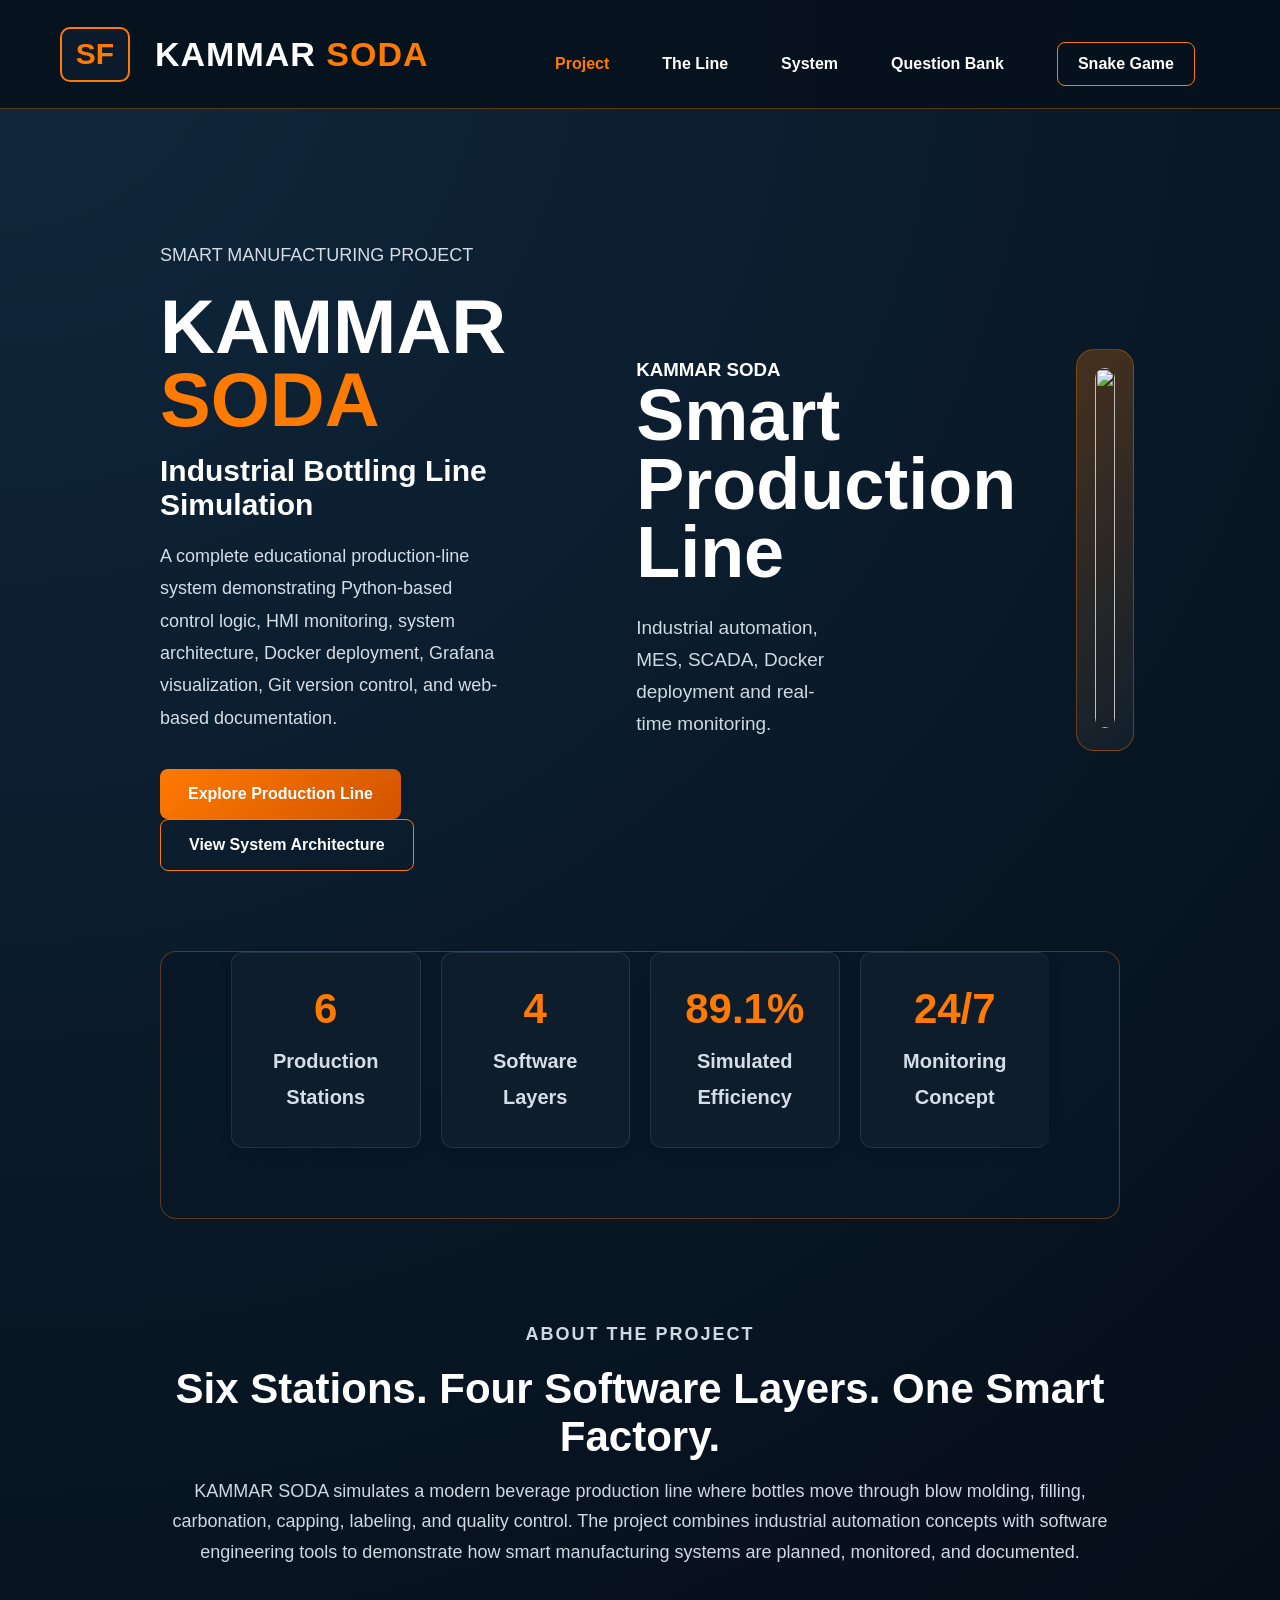
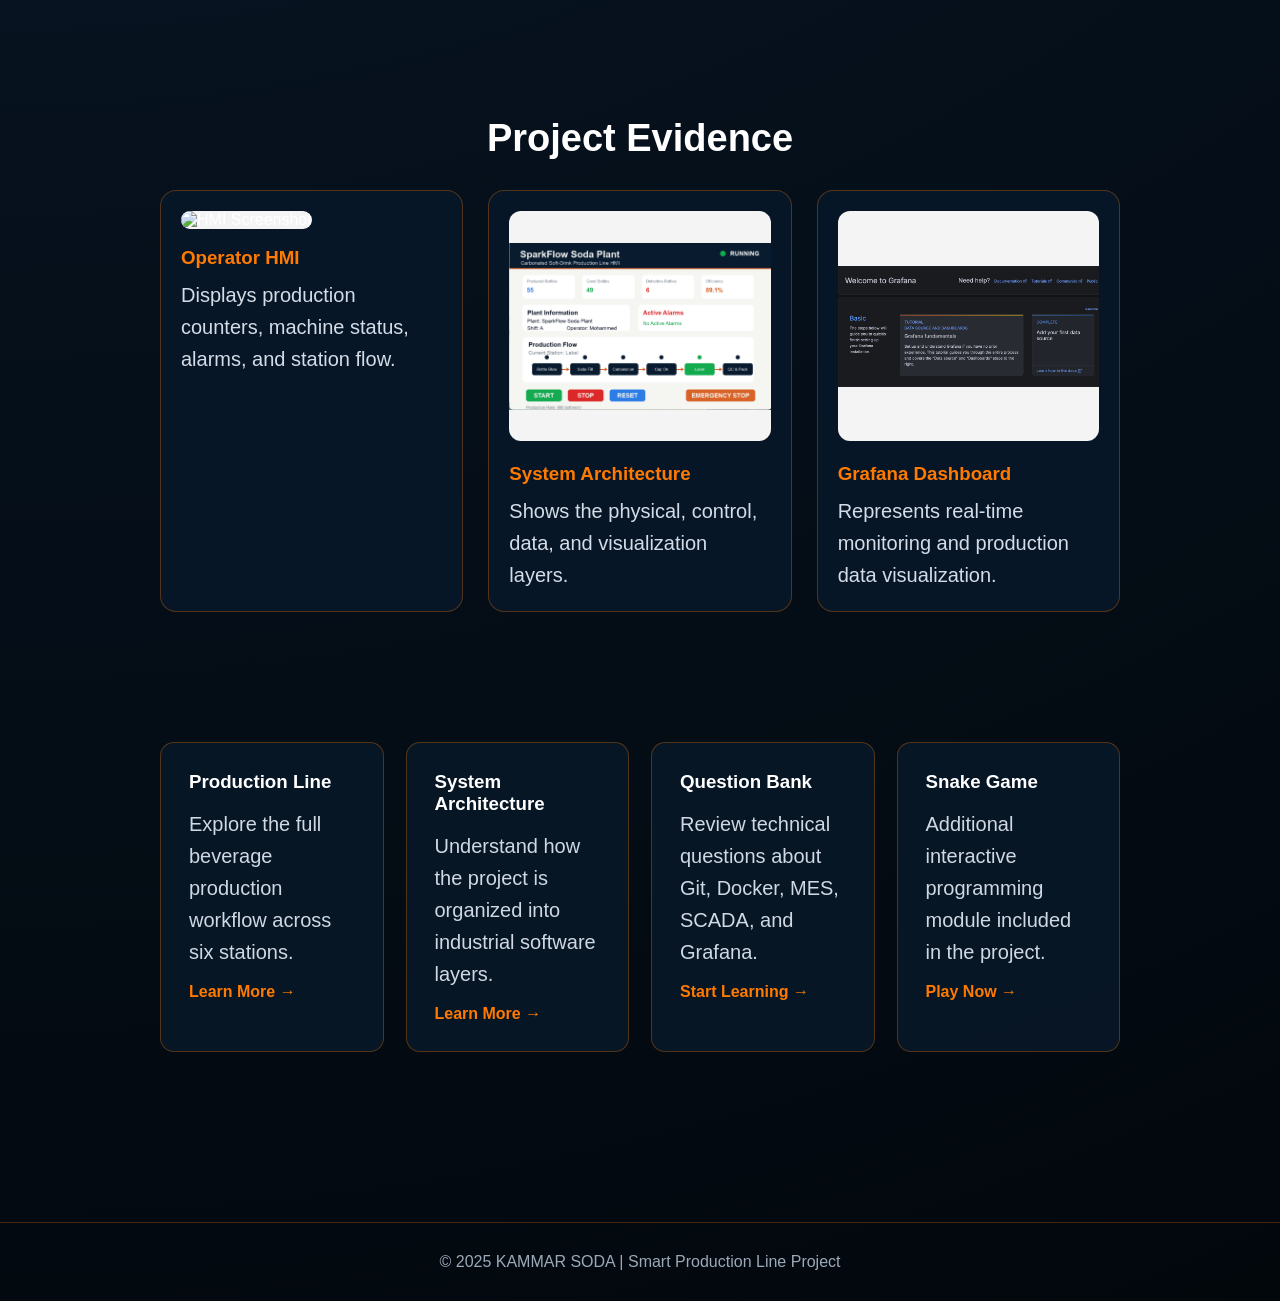
==== commit 16e101a4: "Replace SVG with architecture image" ====
--- a/index.html
+++ b/index.html
@@ -41,29 +41,20 @@
     </div>
   </div>
 
-  <div class="home-visual factory-visual">
-  <svg viewBox="0 0 900 520" xmlns="http://www.w3.org/2000/svg">
+  <section class="hero">
+    <div class="hero-text">
+        <h1>KAMMAR SODA</h1>
+        <h2>Smart Production Line</h2>
+        <p>
+            Industrial automation, MES, SCADA,
+            Docker deployment and real-time monitoring.
+        </p>
+    </div>
 
-    <defs>
-      <linearGradient id="bgGrad" x1="0" y1="0" x2="1" y2="1">
-        <stop offset="0%" stop-color="#0b1b2b"/>
-        <stop offset="100%" stop-color="#132f46"/>
-      </linearGradient>
-
-      <linearGradient id="orangeGrad" x1="0" y1="0" x2="1" y2="1">
-        <stop offset="0%" stop-color="#ff8c1a"/>
-        <stop offset="100%" stop-color="#d35400"/>
-      </linearGradient>
-
-      <filter id="shadow">
-        <feDropShadow dx="0" dy="8" stdDeviation="8" flood-color="#000000" flood-opacity="0.35"/>
-      </filter>
-    </defs>
-
-    <!-- Background -->
-   <rect width="900" height="520" rx="28" fill="url(#bgGrad)"/>
-   </svg>
-</div>
+    <div class="hero-image">
+        <img src="images/homepage-diagram.png">
+    </div>
+</section>
 </section>
 
 <section class="stats clean-stats">
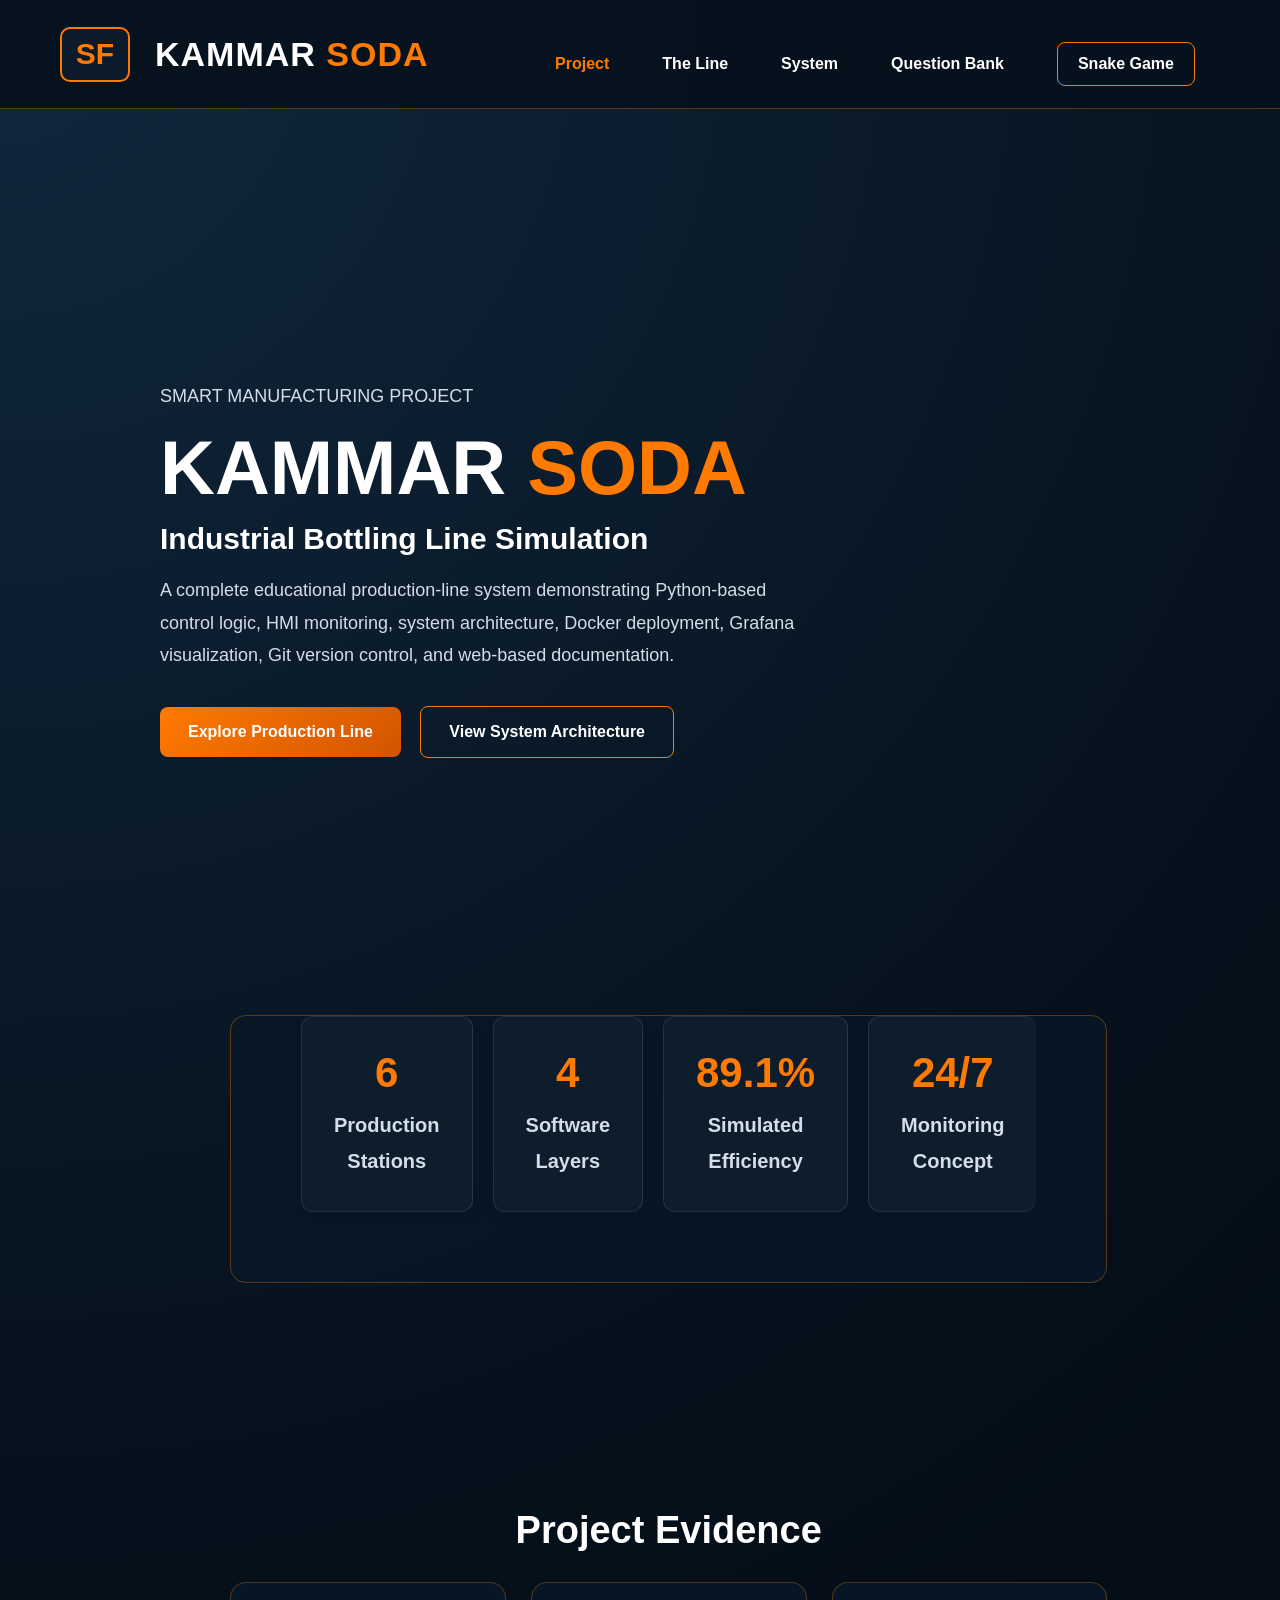
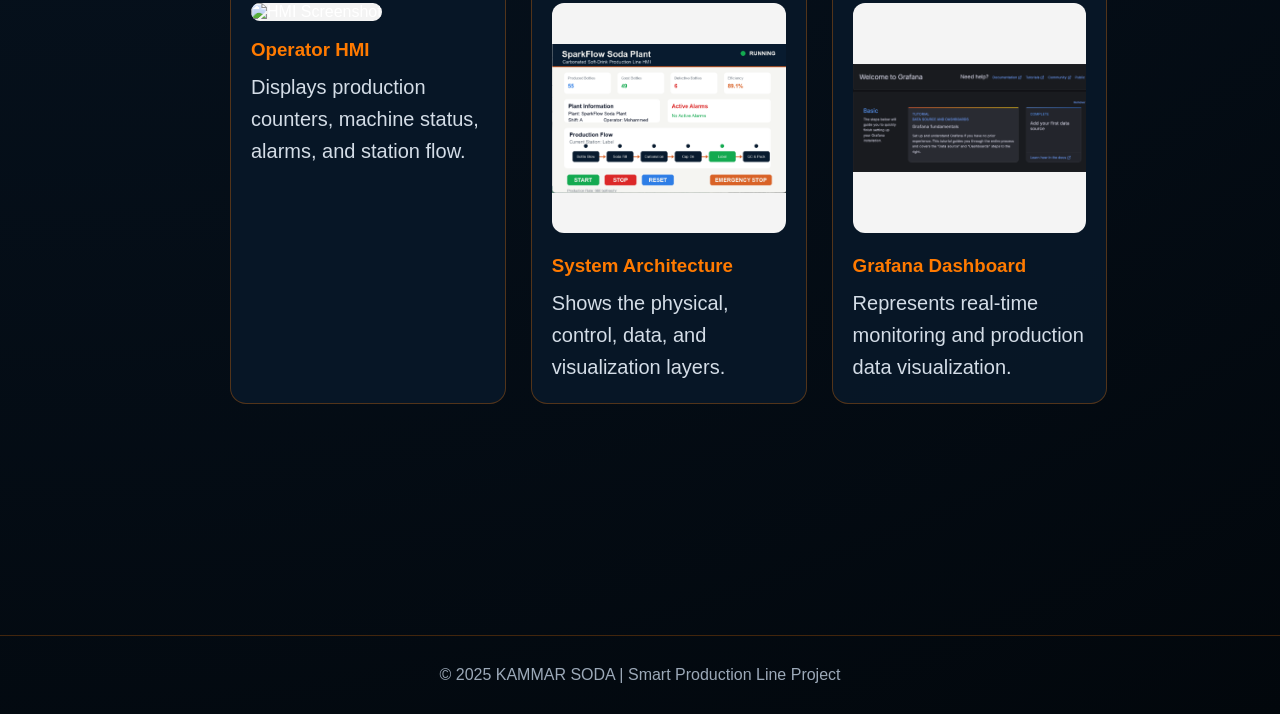
==== commit bb530ec2: "Add factory homepage image" ====
--- a/index.html
+++ b/index.html
@@ -41,20 +41,32 @@
     </div>
   </div>
 
-  <section class="hero">
-    <div class="hero-text">
+  <section class="home-hero">
+
+    <div class="home-text">
         <h1>KAMMAR SODA</h1>
-        <h2>Smart Production Line</h2>
+
+        <h2>Smart Production Line Project</h2>
+
         <p>
-            Industrial automation, MES, SCADA,
-            Docker deployment and real-time monitoring.
+            A simulated industrial bottling line demonstrating
+            automation, MES, SCADA, Docker deployment,
+            monitoring with Grafana and software engineering
+            principles.
         </p>
+
+        <a href="line.html" class="btn">Explore The Line</a>
+
+        <a href="system.html" class="btn-outline">
+            System Architecture
+        </a>
     </div>
 
-    <div class="hero-image">
-        <img src="images/homepage-diagram.png">
+    <div class="home-visual">
+        <img src="images/homepage-factory.jpg"
+             alt="Production Line">
     </div>
-</section>
+
 </section>
 
 <section class="stats clean-stats">
--- a/style.css
+++ b/style.css
@@ -1532,4 +1532,25 @@
   .semi-e10-diagram {
     min-width: 850px;
   }
+}
+.hero {
+    display: flex;
+    align-items: center;
+    justify-content: space-between;
+    gap: 50px;
+    padding: 80px 10%;
+}
+
+.hero-text {
+    flex: 1;
+}
+
+.hero-image {
+    flex: 1;
+}
+
+.hero-image img {
+    width: 100%;
+    border-radius: 20px;
+    box-shadow: 0 15px 40px rgba(0,0,0,0.35);
 }
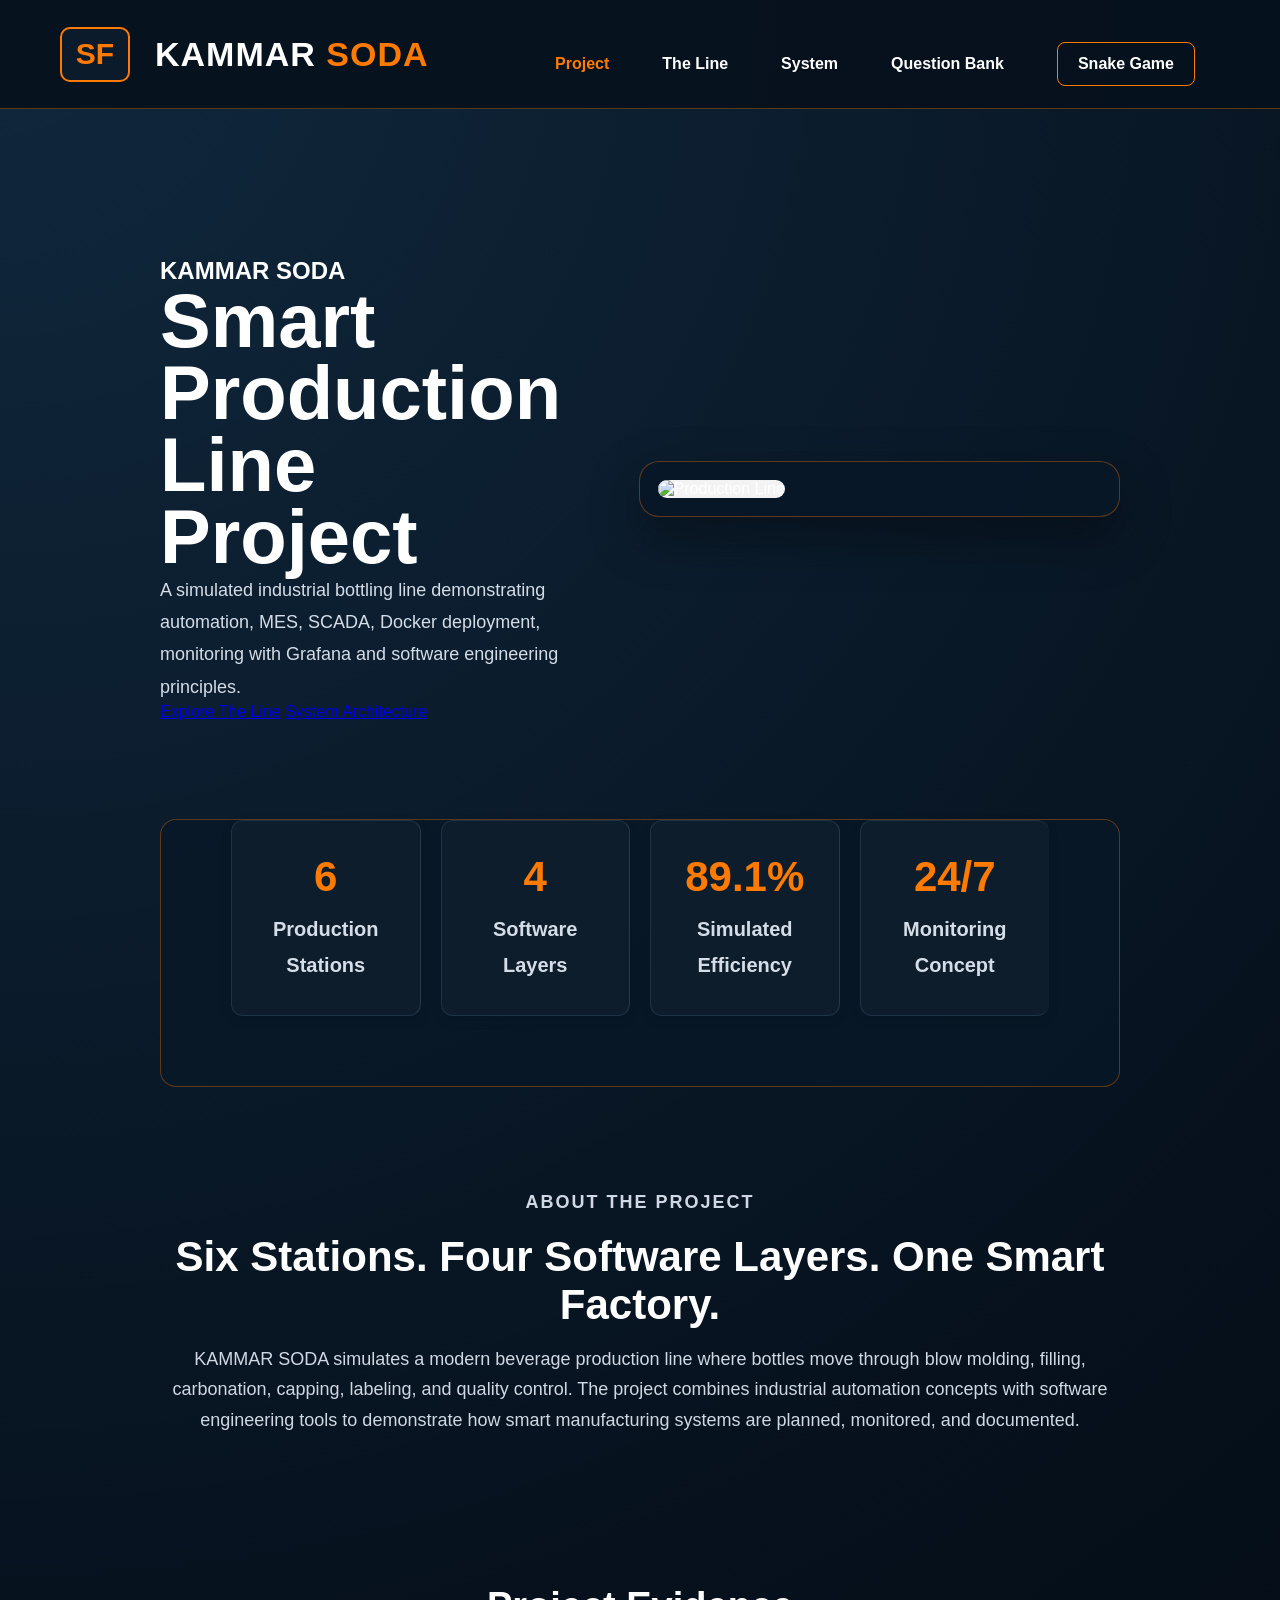
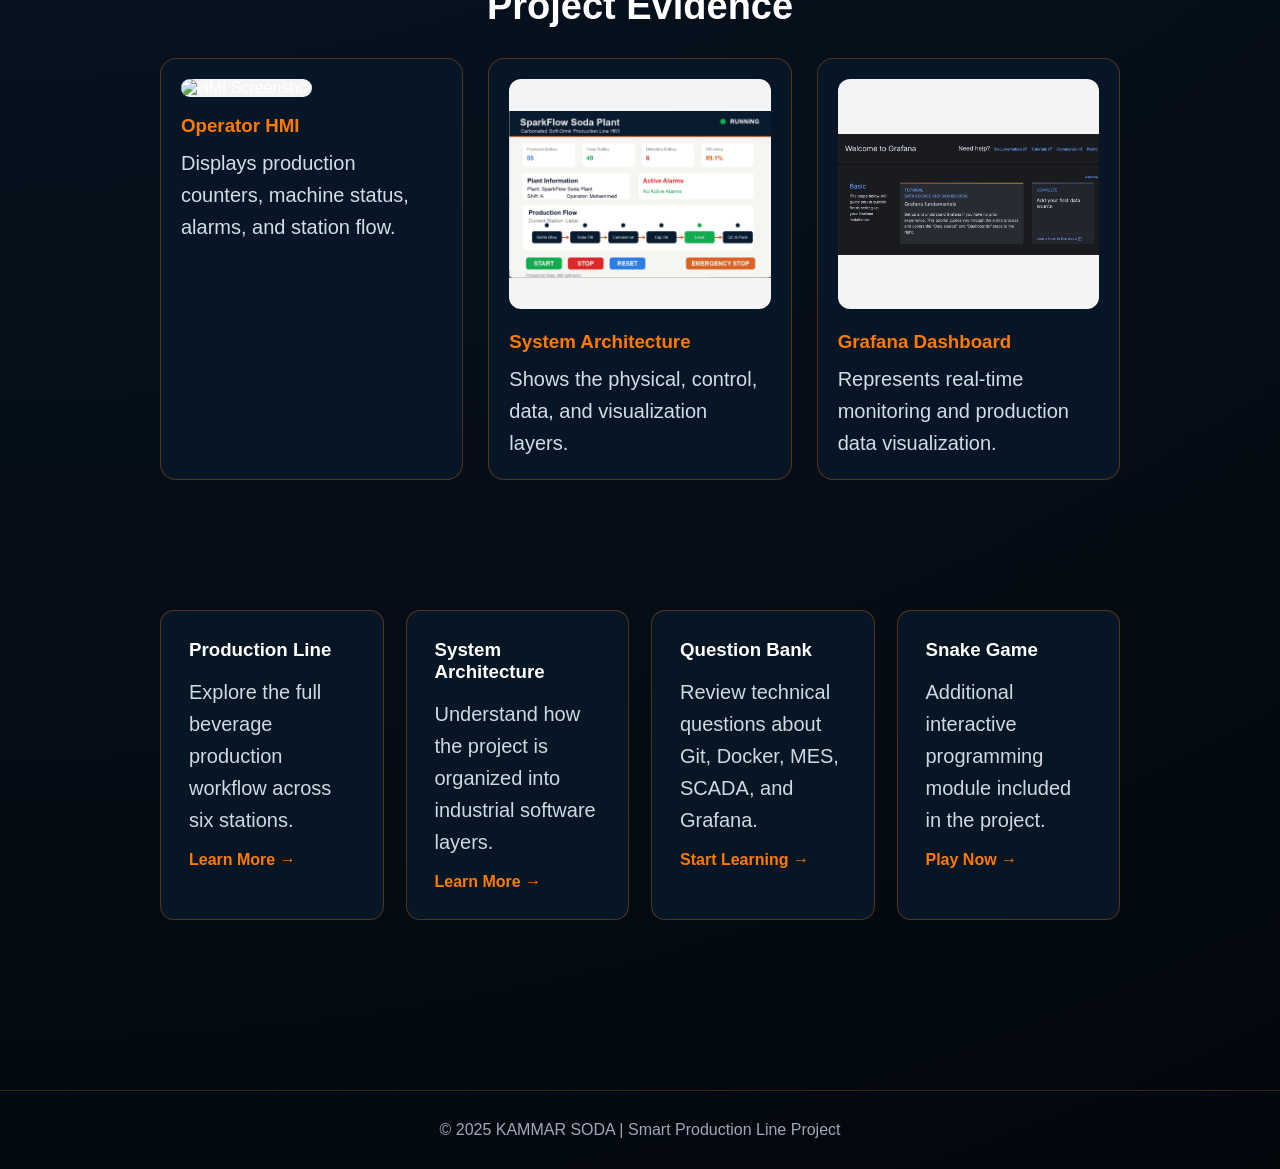
==== commit 315f759d: "Clean homepage hero section" ====
--- a/index.html
+++ b/index.html
@@ -22,24 +22,6 @@
 </header>
 
 <main>
-
-<section class="home-hero">
-  <div class="home-text">
-    <p class="welcome">SMART MANUFACTURING PROJECT</p>
-    <h2>KAMMAR <span>SODA</span></h2>
-    <h3>Industrial Bottling Line Simulation</h3>
-
-    <p>
-      A complete educational production-line system demonstrating Python-based
-      control logic, HMI monitoring, system architecture, Docker deployment,
-      Grafana visualization, Git version control, and web-based documentation.
-    </p>
-
-    <div class="buttons">
-      <a class="btn-primary" href="line.html">Explore Production Line</a>
-      <a class="btn-secondary" href="system.html">View System Architecture</a>
-    </div>
-  </div>
 
   <section class="home-hero">
 
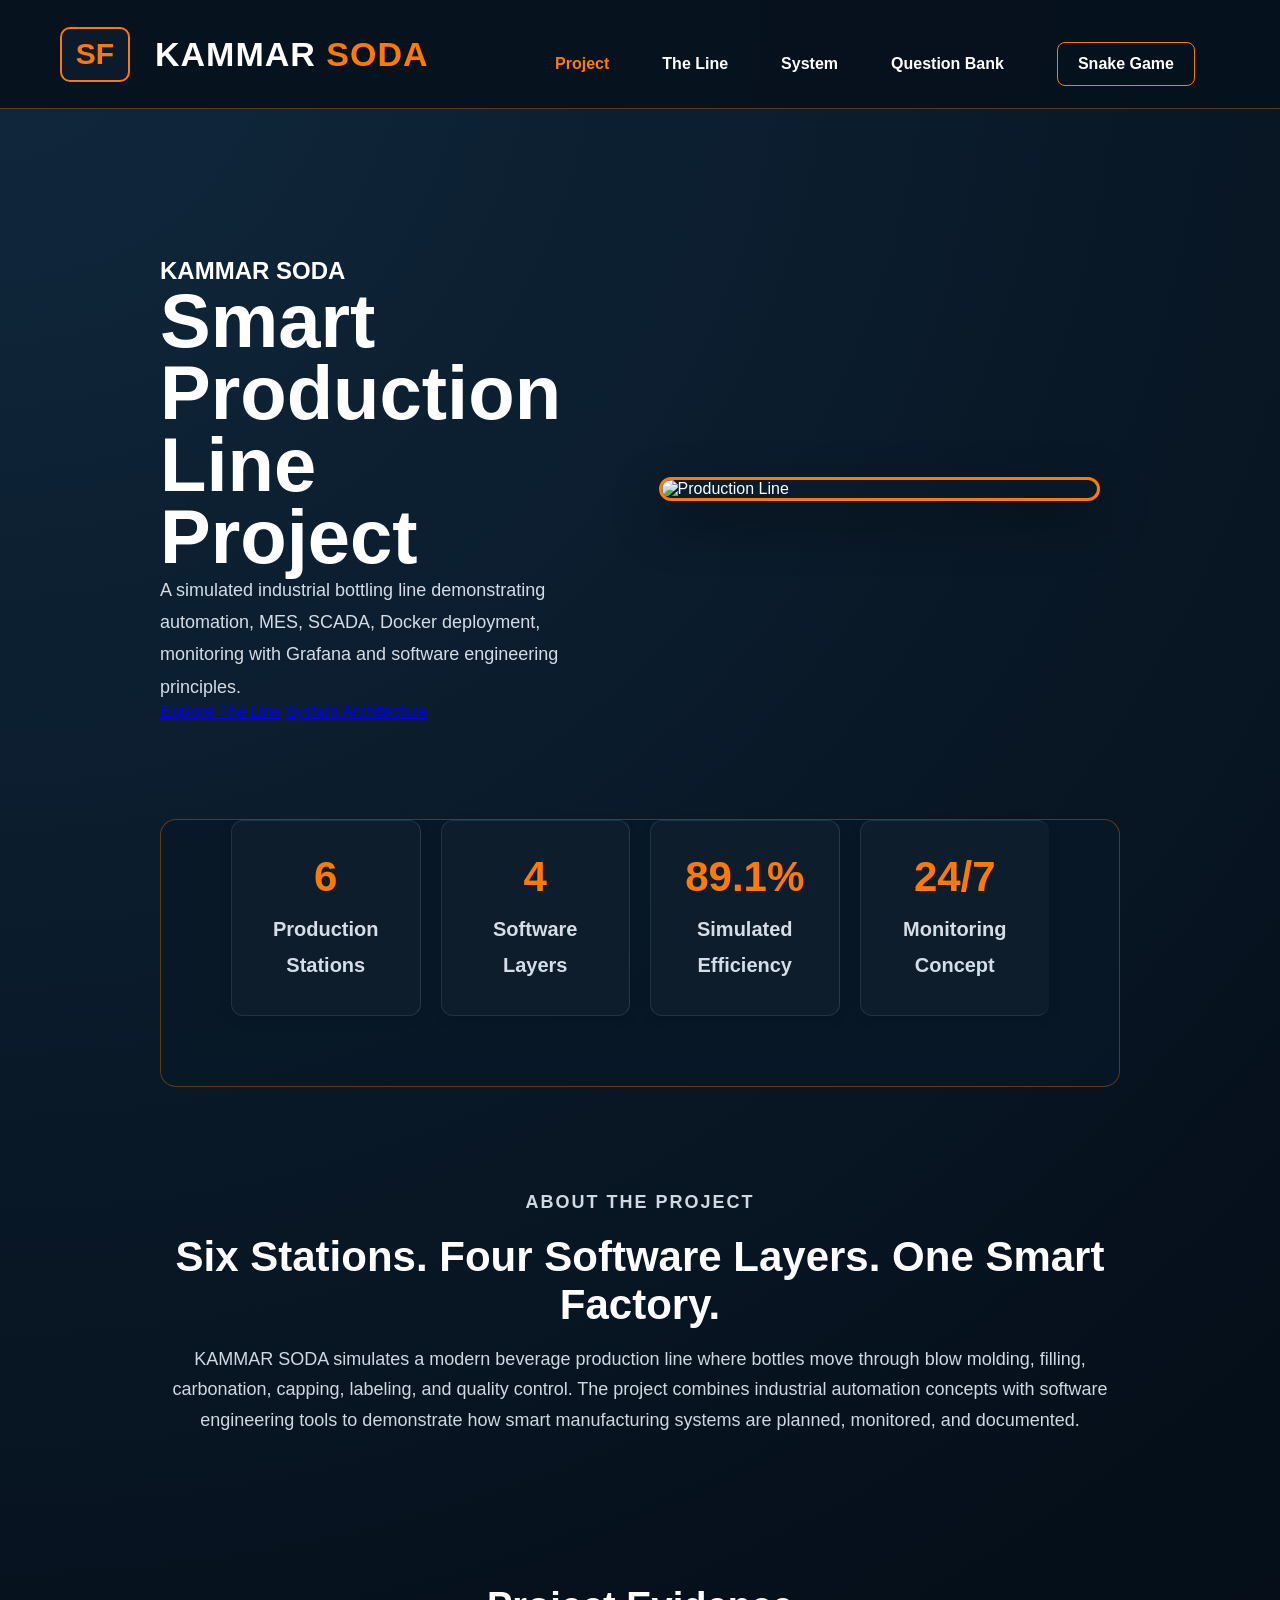
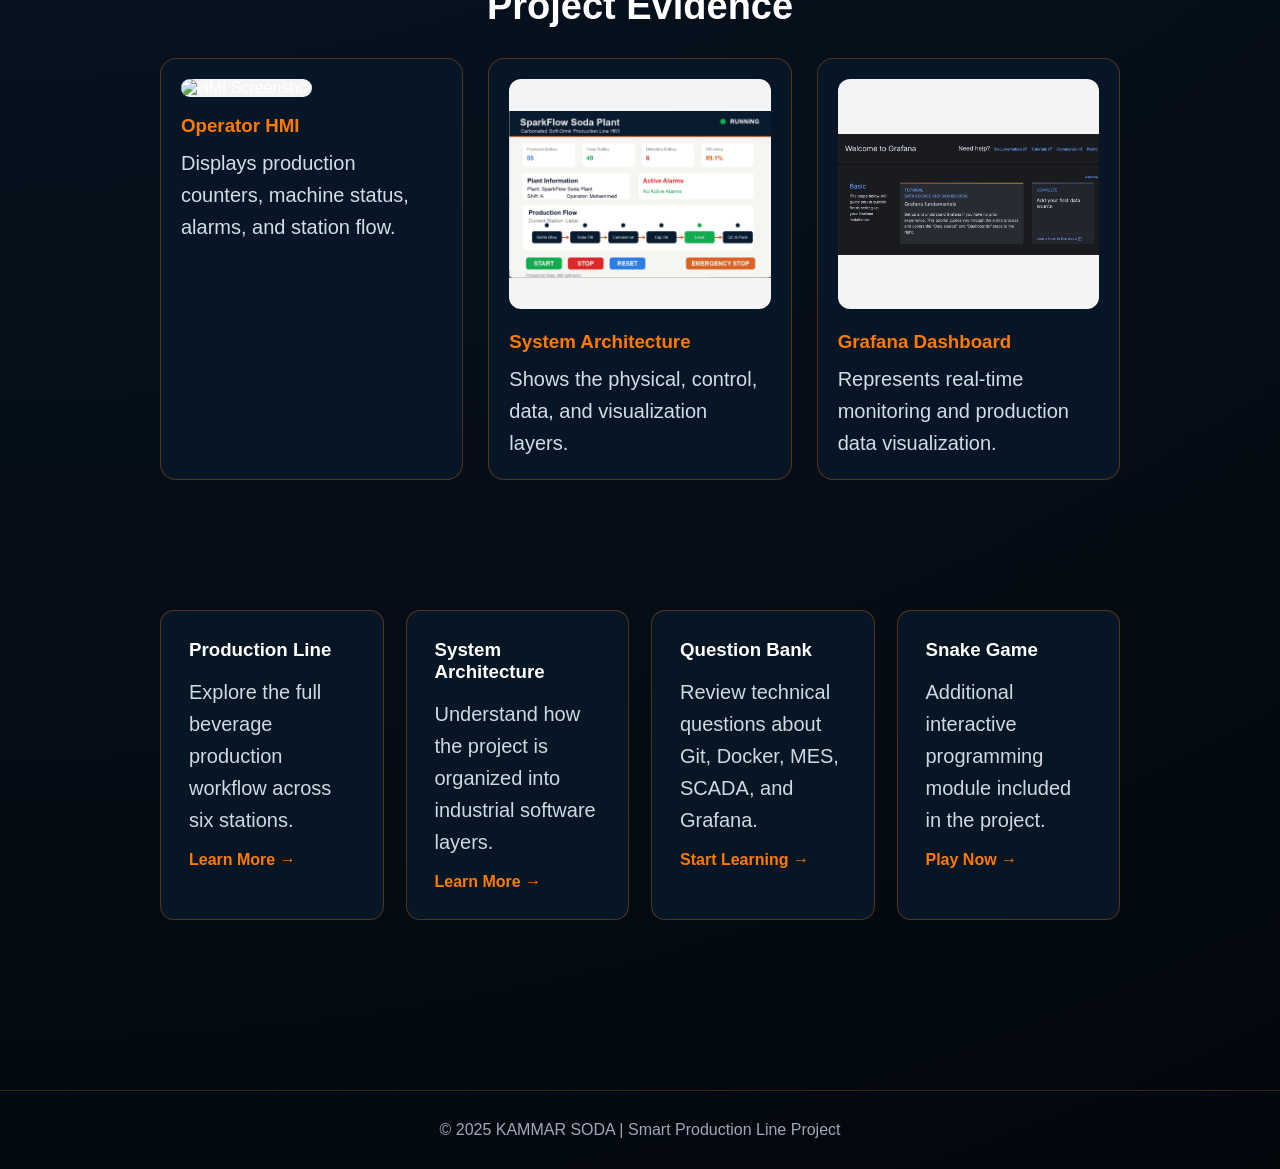
==== commit 32e59024: "Fix homepage image relative path" ====
--- a/index.html
+++ b/index.html
@@ -45,8 +45,8 @@
     </div>
 
     <div class="home-visual">
-        <img src="images/homepage-factory.jpg"
-             alt="Production Line">
+        <img src="website/images/homepage-factory.jpg" alt="Production Line">
+      
     </div>
 
 </section>
--- a/style.css
+++ b/style.css
@@ -1320,22 +1320,6 @@
   max-width: 650px;
 }
 
-.home-visual {
-  border: 1px solid rgba(255,122,0,.35);
-  background: rgba(8,24,39,.9);
-  border-radius: 20px;
-  padding: 18px;
-  box-shadow: 0 20px 50px rgba(0,0,0,.35);
-}
-
-.home-visual img {
-  width: 100%;
-  height: 390px;
-  object-fit: contain;
-  background: #f3f3f3;
-  border-radius: 14px;
-}
-
 .clean-stats {
   margin: 20px 70px 70px;
 }
@@ -1553,4 +1537,21 @@
     width: 100%;
     border-radius: 20px;
     box-shadow: 0 15px 40px rgba(0,0,0,0.35);
+}
+.home-visual{
+    display:flex;
+    justify-content:center;
+    align-items:center;
+    padding:20px;
+}
+
+.home-visual img{
+    width:100%;
+    max-width:700px;
+    height:auto;
+    display:block;
+    border-radius:22px;
+    border:3px solid #ff7a00;
+    box-shadow:0 20px 50px rgba(0,0,0,0.45);
+    object-fit:cover;
 }
